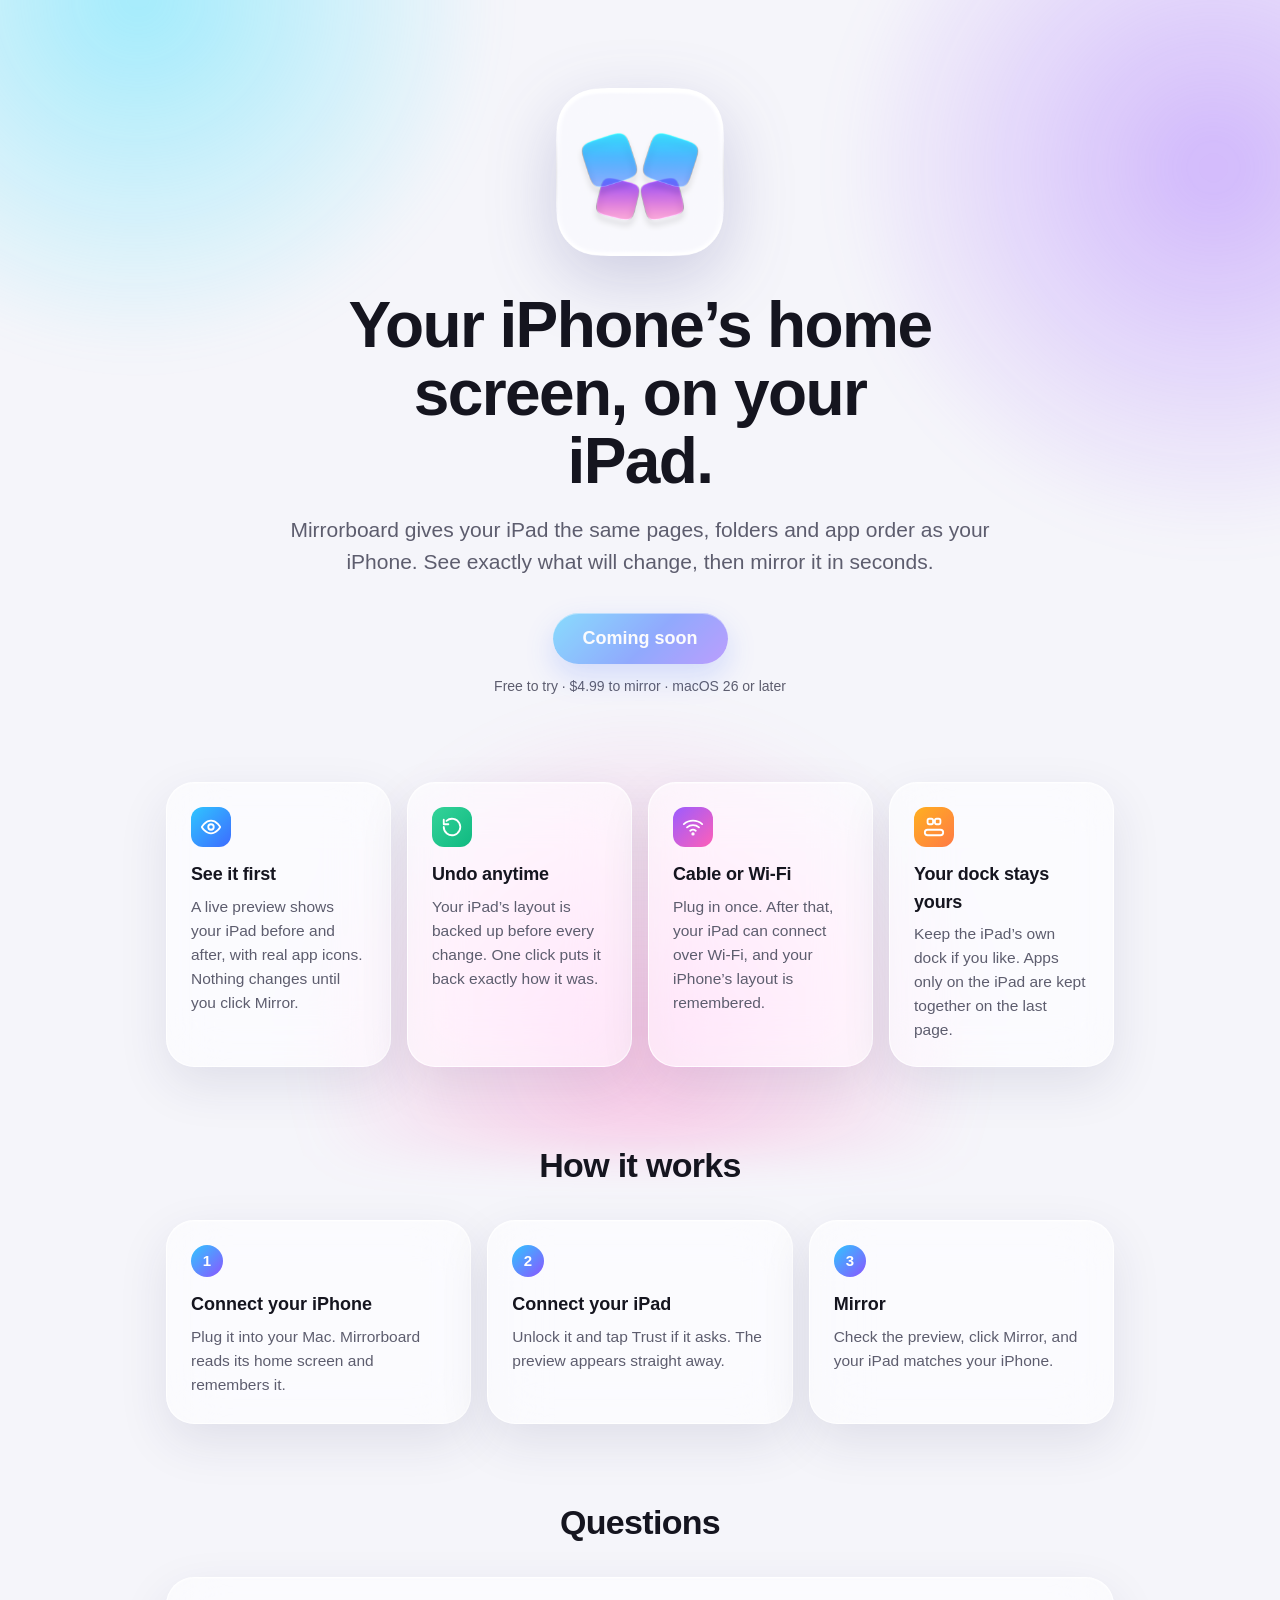
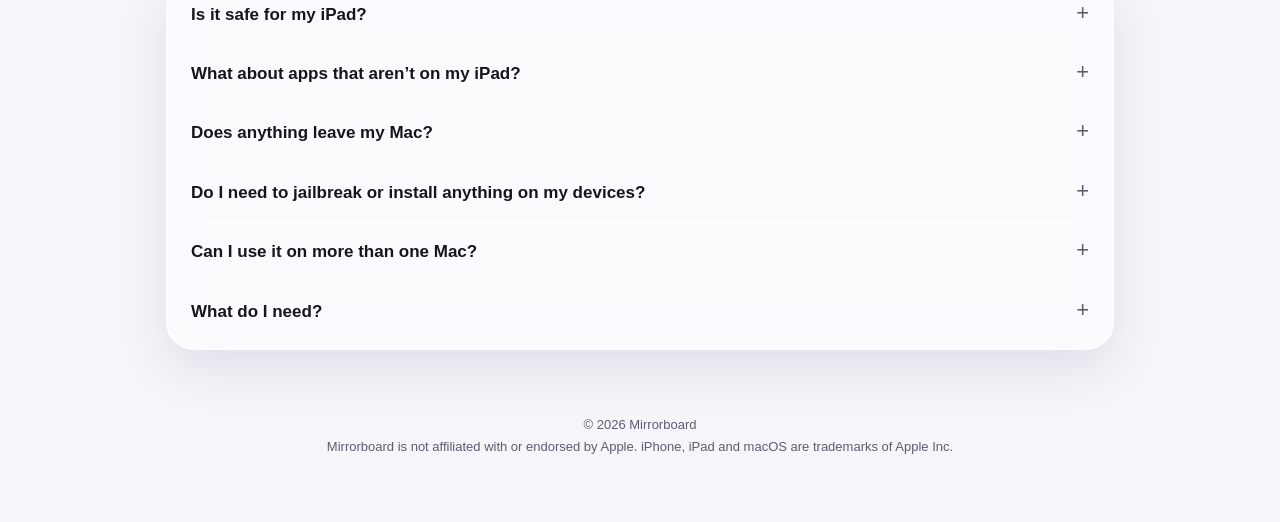
==== index.html @ b00f33f9 "Product page" ====
<!doctype html>
<html lang="en">
<head>
<meta charset="utf-8">
<meta name="viewport" content="width=device-width, initial-scale=1">
<title>Mirrorboard</title>
<meta name="description" content="Give your iPad the same home screen as your iPhone: the same pages, folders and app order. Preview it first, then mirror in seconds.">
<meta property="og:title" content="Mirrorboard">
<meta property="og:description" content="Your iPhone's home screen, on your iPad.">
<meta property="og:image" content="icon.png">
<link rel="icon" href="favicon.png">
<style>
  :root {
    --bg: #f5f5fa;
    --text: #15151f;
    --muted: #5d5d6e;
    --card: rgba(255, 255, 255, 0.58);
    --card-edge: rgba(255, 255, 255, 0.85);
    --shadow: 0 18px 50px rgba(40, 40, 90, 0.10);
    --blob-a: rgba(61, 224, 255, 0.45);
    --blob-b: rgba(155, 92, 255, 0.40);
    --blob-c: rgba(255, 95, 184, 0.30);
  }
  @media (prefers-color-scheme: dark) {
    :root {
      --bg: #0b0b12;
      --text: #f2f2f7;
      --muted: #a3a3b5;
      --card: rgba(255, 255, 255, 0.06);
      --card-edge: rgba(255, 255, 255, 0.14);
      --shadow: 0 18px 50px rgba(0, 0, 0, 0.45);
      --blob-a: rgba(61, 224, 255, 0.22);
      --blob-b: rgba(155, 92, 255, 0.26);
      --blob-c: rgba(255, 95, 184, 0.16);
    }
  }
  * { box-sizing: border-box; }
  html { -webkit-text-size-adjust: 100%; }
  body {
    margin: 0;
    background: var(--bg);
    color: var(--text);
    font: 17px/1.55 -apple-system, BlinkMacSystemFont, "SF Pro Text", "Helvetica Neue", sans-serif;
    -webkit-font-smoothing: antialiased;
    overflow-x: hidden;
  }
  /* soft colour behind everything, so the glass has something to catch */
  .glow {
    position: fixed; inset: -20vmax; z-index: -1; pointer-events: none;
    background:
      radial-gradient(40vmax 40vmax at 22% 18%, var(--blob-a), transparent 70%),
      radial-gradient(42vmax 42vmax at 82% 30%, var(--blob-b), transparent 70%),
      radial-gradient(38vmax 38vmax at 50% 92%, var(--blob-c), transparent 70%);
    filter: blur(20px);
  }
  main { max-width: 980px; margin: 0 auto; padding: 0 16px 64px; }
  .glass {
    background: var(--card);
    border: 1px solid var(--card-edge);
    box-shadow: var(--shadow), inset 0 1px 0 rgba(255, 255, 255, 0.35);
    backdrop-filter: blur(28px) saturate(170%);
    -webkit-backdrop-filter: blur(28px) saturate(170%);
    border-radius: 28px;
  }

  header { text-align: center; padding: 88px 0 56px; }
  .icon { width: 168px; height: 168px; filter: drop-shadow(0 22px 34px rgba(60, 60, 140, 0.22)); }
  h1 {
    font: 700 clamp(38px, 6.4vw, 64px)/1.06 -apple-system, BlinkMacSystemFont, "SF Pro Display", sans-serif;
    letter-spacing: -0.025em; margin: 28px auto 18px; max-width: 17ch;
  }
  .lede { color: var(--muted); font-size: clamp(18px, 2.2vw, 21px); max-width: 34em; margin: 0 auto; }
  .cta { margin-top: 34px; display: flex; flex-direction: column; align-items: center; gap: 12px; }
  .button {
    display: inline-flex; align-items: center; gap: 10px;
    padding: 15px 30px; border-radius: 999px; border: 0;
    font: 600 18px -apple-system, BlinkMacSystemFont, sans-serif; color: #fff; text-decoration: none;
    background: linear-gradient(135deg, #2fc6ff, #3d6bff 55%, #8b55ff);
    box-shadow: 0 12px 30px rgba(61, 107, 255, 0.35), inset 0 1px 0 rgba(255, 255, 255, 0.45);
    transition: transform 0.15s ease, box-shadow 0.15s ease;
  }
  .button:hover { transform: translateY(-1px); box-shadow: 0 16px 36px rgba(61, 107, 255, 0.42), inset 0 1px 0 rgba(255, 255, 255, 0.45); }
  .button[aria-disabled="true"] { opacity: 0.55; pointer-events: none; }
  .fine { color: var(--muted); font-size: 14px; }

  section { margin-top: 28px; }
  .features { display: grid; grid-template-columns: repeat(auto-fit, minmax(210px, 1fr)); gap: 16px; }
  .feature { padding: 24px; }
  .feature .symbol {
    width: 40px; height: 40px; border-radius: 12px; display: grid; place-items: center;
    color: #fff; margin-bottom: 14px;
  }
  .feature .symbol svg { width: 22px; height: 22px; fill: none; stroke: currentColor; stroke-width: 2; stroke-linecap: round; stroke-linejoin: round; }
  .feature h3 { margin: 0 0 6px; font-size: 18px; letter-spacing: -0.01em; }
  .feature p { margin: 0; color: var(--muted); font-size: 15.5px; }

  h2 { font-size: clamp(26px, 3.4vw, 34px); letter-spacing: -0.02em; text-align: center; margin: 72px 0 24px; }
  .steps { display: grid; grid-template-columns: repeat(auto-fit, minmax(240px, 1fr)); gap: 16px; counter-reset: step; }
  .step { padding: 24px 24px 26px; position: relative; }
  .step::before {
    counter-increment: step; content: counter(step);
    display: grid; place-items: center; width: 32px; height: 32px; border-radius: 50%;
    background: linear-gradient(135deg, #2fc6ff, #8b55ff); color: #fff; font-weight: 700; font-size: 15px; margin-bottom: 14px;
  }
  .step h3 { margin: 0 0 6px; font-size: 18px; }
  .step p { margin: 0; color: var(--muted); font-size: 15.5px; }

  .faq { padding: 8px 24px; }
  details { border-bottom: 1px solid var(--card-edge); padding: 16px 0; }
  details:last-child { border-bottom: 0; }
  summary { cursor: pointer; font-weight: 600; list-style: none; display: flex; justify-content: space-between; gap: 16px; }
  summary::-webkit-details-marker { display: none; }
  summary::after { content: "+"; color: var(--muted); font-weight: 400; font-size: 22px; line-height: 1; }
  details[open] summary::after { content: "–"; }
  details p { color: var(--muted); margin: 10px 0 0; font-size: 15.5px; }

  footer { text-align: center; color: var(--muted); font-size: 13px; margin-top: 64px; line-height: 1.7; }
  footer a { color: inherit; }
</style>
</head>
<body>
<div class="glow"></div>
<main>
  <header>
    <picture>
      <source srcset="icon-dark.png" media="(prefers-color-scheme: dark)">
      <img class="icon" src="icon.png" alt="Mirrorboard icon">
    </picture>
    <h1>Your iPhone’s home screen, on your iPad.</h1>
    <p class="lede">Mirrorboard gives your iPad the same pages, folders and app order as your iPhone. See exactly what will change, then mirror it in seconds.</p>
    <div class="cta">
      <a class="button" id="download" href="#" aria-disabled="true">Coming soon</a>
      <span class="fine" id="download-note">Free to try · $4.99 to mirror · macOS 26 or later</span>
    </div>
  </header>

  <section class="features">
    <div class="feature glass">
      <div class="symbol" style="background: linear-gradient(135deg, #2fc6ff, #3d6bff)"><svg viewBox="0 0 24 24"><path d="M2 12s3.6-7 10-7 10 7 10 7-3.6 7-10 7S2 12 2 12z"/><circle cx="12" cy="12" r="3"/></svg></div>
      <h3>See it first</h3>
      <p>A live preview shows your iPad before and after, with real app icons. Nothing changes until you click Mirror.</p>
    </div>
    <div class="feature glass">
      <div class="symbol" style="background: linear-gradient(135deg, #34d399, #10b981)"><svg viewBox="0 0 24 24"><path d="M3 12a9 9 0 1 0 3-6.7"/><path d="M3 4v5h5"/></svg></div>
      <h3>Undo anytime</h3>
      <p>Your iPad’s layout is backed up before every change. One click puts it back exactly how it was.</p>
    </div>
    <div class="feature glass">
      <div class="symbol" style="background: linear-gradient(135deg, #9b5cff, #ff5fb8)"><svg viewBox="0 0 24 24"><path d="M2 8.8a15 15 0 0 1 20 0"/><path d="M5.5 12.4a10 10 0 0 1 13 0"/><path d="M9 16a5 5 0 0 1 6 0"/><circle cx="12" cy="19.5" r="0.8"/></svg></div>
      <h3>Cable or Wi‑Fi</h3>
      <p>Plug in once. After that, your iPad can connect over Wi‑Fi, and your iPhone’s layout is remembered.</p>
    </div>
    <div class="feature glass">
      <div class="symbol" style="background: linear-gradient(135deg, #ffb020, #ff7a45)"><svg viewBox="0 0 24 24"><rect x="2" y="15" width="20" height="6" rx="3"/><rect x="5" y="3" width="6" height="6" rx="1.8"/><rect x="13" y="3" width="6" height="6" rx="1.8"/></svg></div>
      <h3>Your dock stays yours</h3>
      <p>Keep the iPad’s own dock if you like. Apps only on the iPad are kept together on the last page.</p>
    </div>
  </section>

  <h2>How it works</h2>
  <section class="steps">
    <div class="step glass"><h3>Connect your iPhone</h3><p>Plug it into your Mac. Mirrorboard reads its home screen and remembers it.</p></div>
    <div class="step glass"><h3>Connect your iPad</h3><p>Unlock it and tap Trust if it asks. The preview appears straight away.</p></div>
    <div class="step glass"><h3>Mirror</h3><p>Check the preview, click Mirror, and your iPad matches your iPhone.</p></div>
  </section>

  <h2>Questions</h2>
  <section class="faq glass">
    <details>
      <summary>Is it safe for my iPad?</summary>
      <p>Mirrorboard only rearranges icons on the home screen; it never deletes apps or data. It saves a backup of the layout before every change, and Undo restores it.</p>
    </details>
    <details>
      <summary>What about apps that aren’t on my iPad?</summary>
      <p>They’re skipped, and Mirrorboard lists them for you. Install any you want, then mirror again to put them in their folders.</p>
    </details>
    <details>
      <summary>Does anything leave my Mac?</summary>
      <p>No. Your devices talk to your Mac directly. The only time Mirrorboard goes online is to check your licence and look for updates.</p>
    </details>
    <details>
      <summary>Do I need to jailbreak or install anything on my devices?</summary>
      <p>No. Mirrorboard uses the same connection your Mac already uses for Finder sync.</p>
    </details>
    <details>
      <summary>Can I use it on more than one Mac?</summary>
      <p>Yes, one purchase works on up to three Macs. You can move it between them at any time.</p>
    </details>
    <details>
      <summary>What do I need?</summary>
      <p>A Mac with macOS 26 or later, and an iPhone and iPad on a recent version of iOS and iPadOS.</p>
    </details>
  </section>

  <footer>
    © 2026 Mirrorboard<br>
    Mirrorboard is not affiliated with or endorsed by Apple. iPhone, iPad and macOS are trademarks of Apple Inc.
  </footer>
</main>
<script>
  // The button turns on by itself once the first release is published.
  fetch("https://api.github.com/repos/alisiddiq/mirrorboard-releases/releases/latest")
    .then(r => r.ok ? r.json() : Promise.reject())
    .then(release => {
      const dmg = (release.assets || []).find(a => a.name.endsWith(".dmg"));
      if (!dmg) return;
      const button = document.getElementById("download");
      button.href = dmg.browser_download_url;
      button.textContent = "Download for Mac";
      button.removeAttribute("aria-disabled");
      document.getElementById("download-note").textContent =
        `Version ${release.tag_name.replace(/^v/, "")} · Free to try · $4.99 to mirror · macOS 26 or later`;
    })
    .catch(() => {});
</script>
</body>
</html>
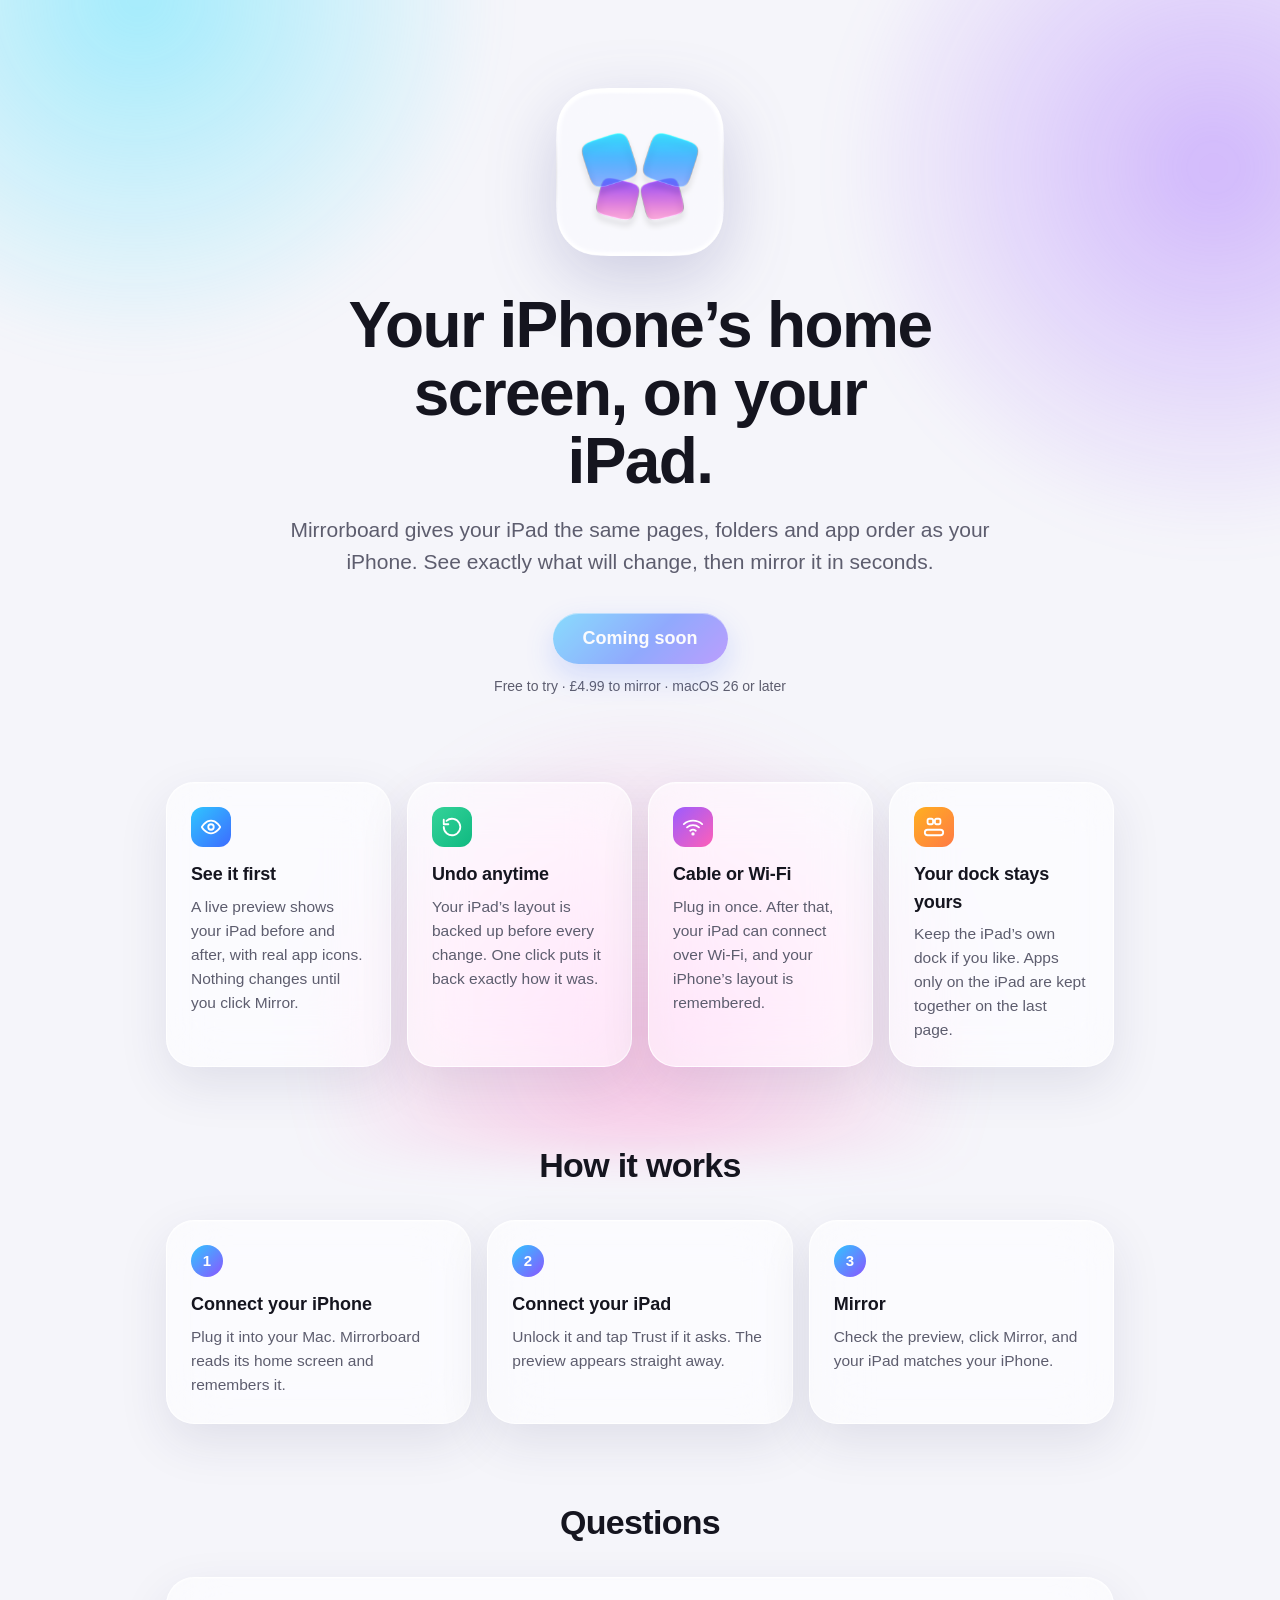
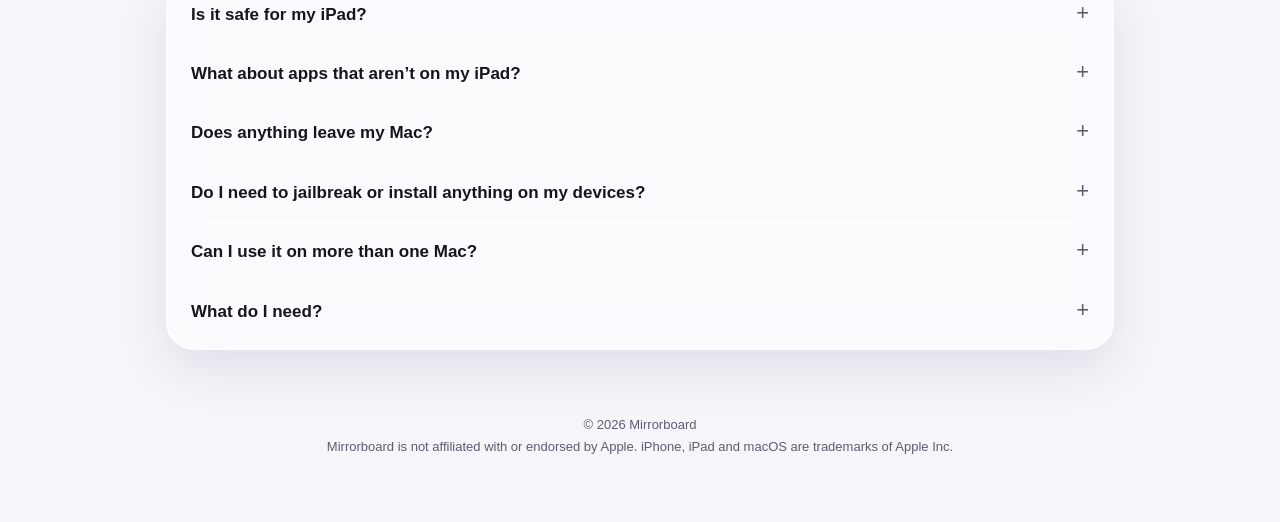
==== commit dbcbba87: "Price in pounds" ====
--- a/index.html
+++ b/index.html
@@ -130,7 +130,7 @@
     <p class="lede">Mirrorboard gives your iPad the same pages, folders and app order as your iPhone. See exactly what will change, then mirror it in seconds.</p>
     <div class="cta">
       <a class="button" id="download" href="#" aria-disabled="true">Coming soon</a>
-      <span class="fine" id="download-note">Free to try · $4.99 to mirror · macOS 26 or later</span>
+      <span class="fine" id="download-note">Free to try · £4.99 to mirror · macOS 26 or later</span>
     </div>
   </header>
 
@@ -209,7 +209,7 @@
       button.textContent = "Download for Mac";
       button.removeAttribute("aria-disabled");
       document.getElementById("download-note").textContent =
-        `Version ${release.tag_name.replace(/^v/, "")} · Free to try · $4.99 to mirror · macOS 26 or later`;
+        `Version ${release.tag_name.replace(/^v/, "")} · Free to try · £4.99 to mirror · macOS 26 or later`;
     })
     .catch(() => {});
 </script>
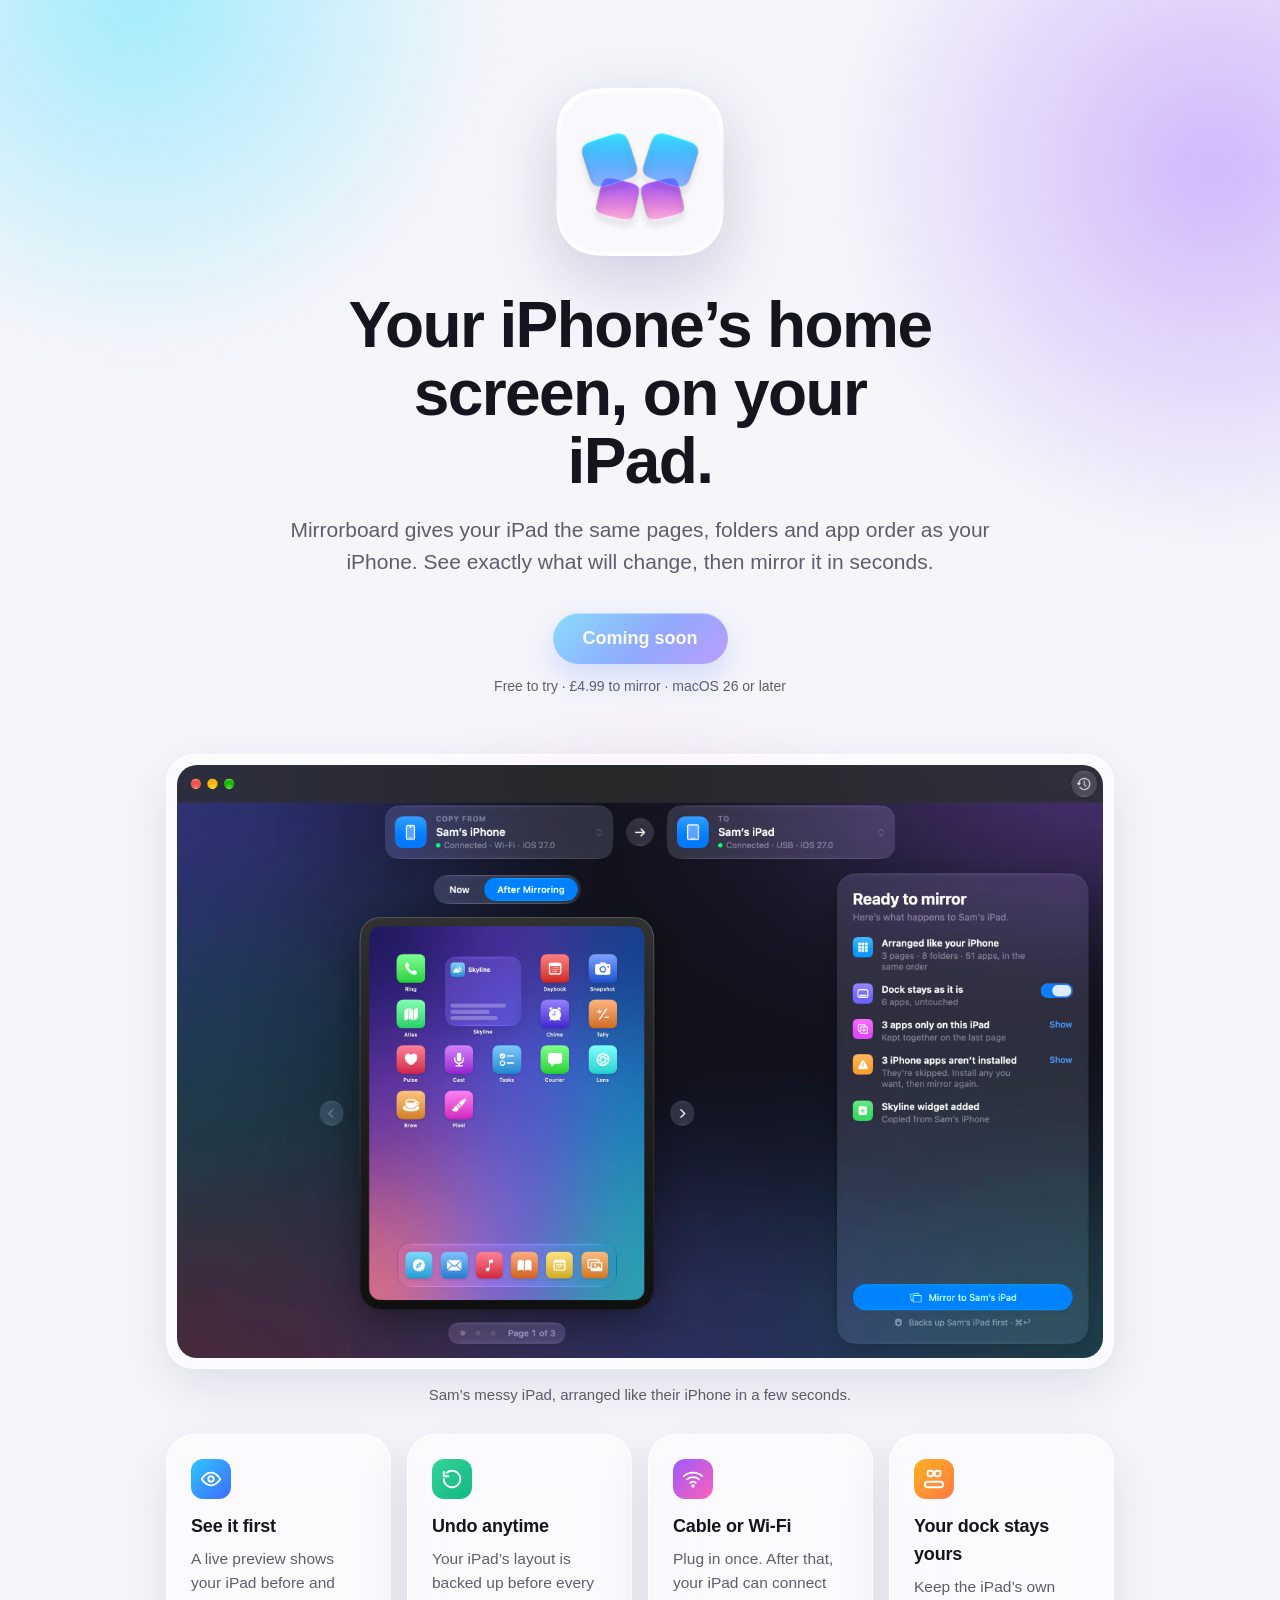
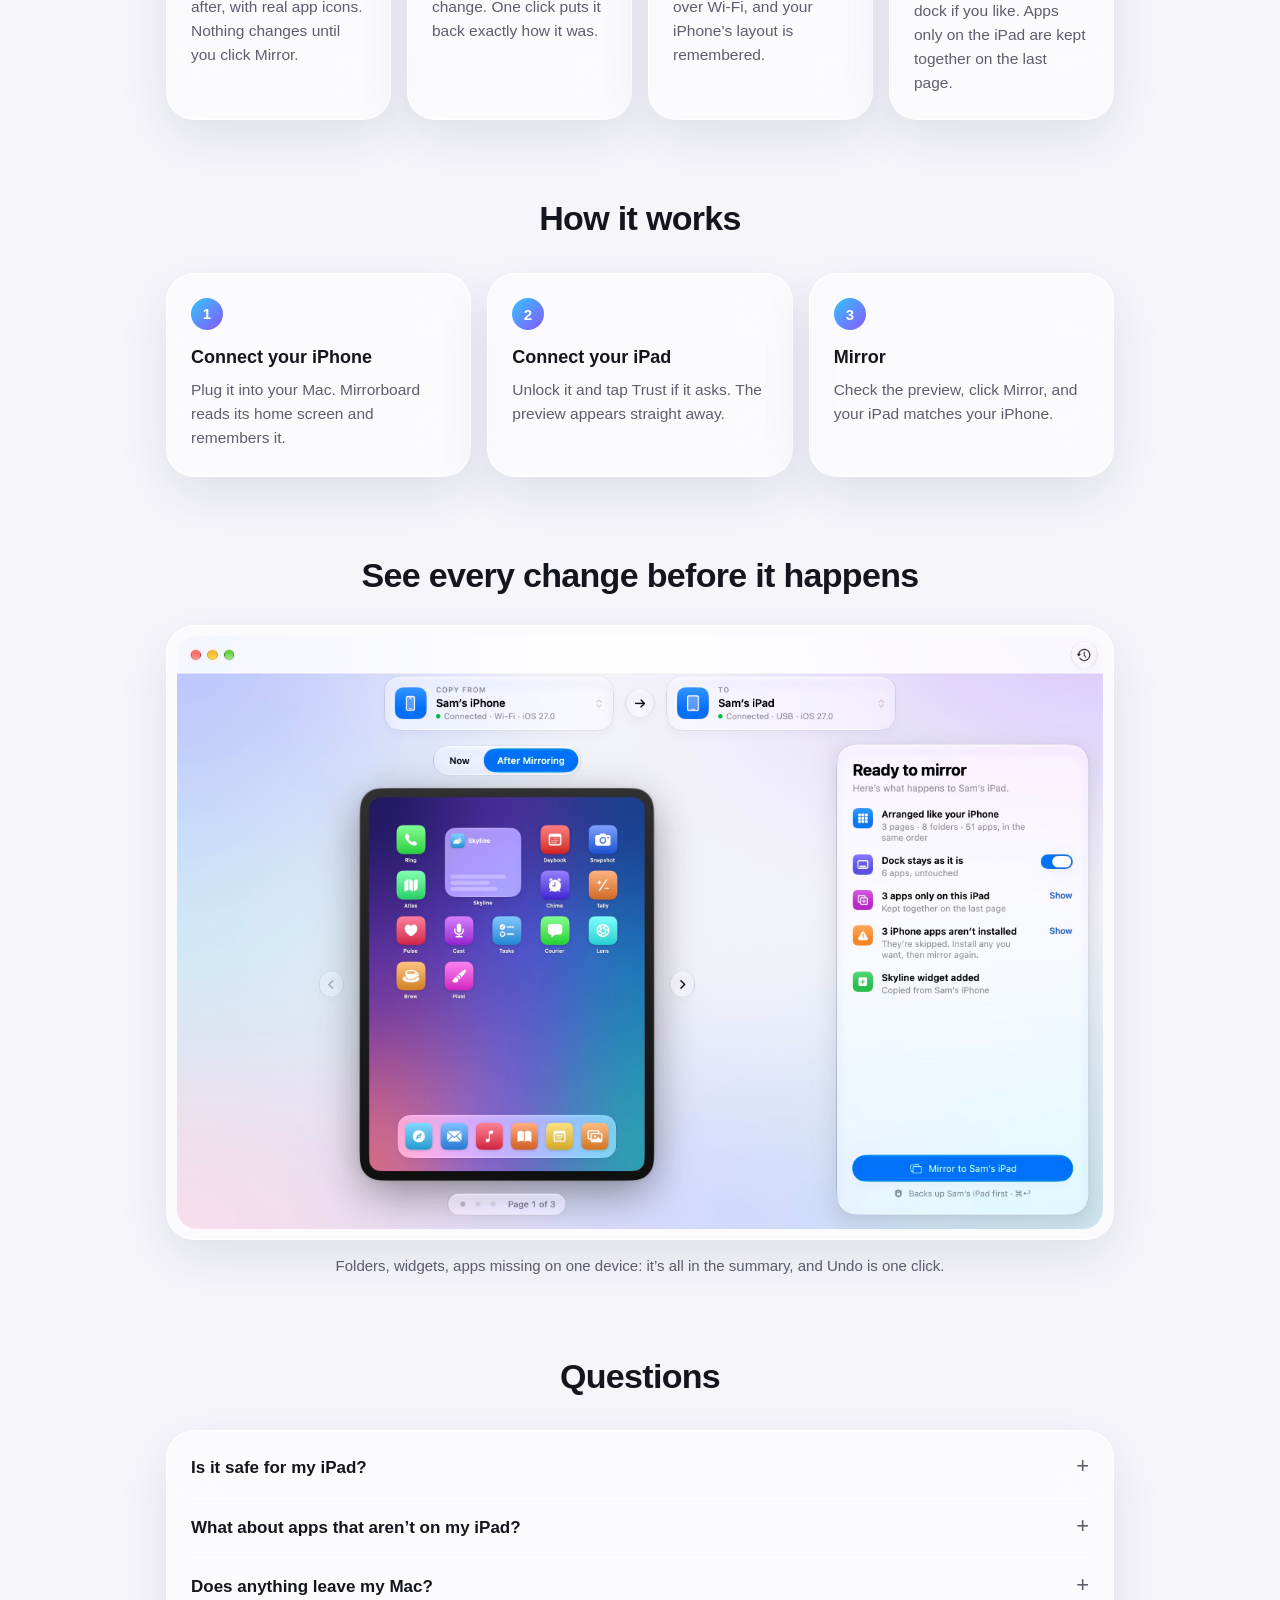
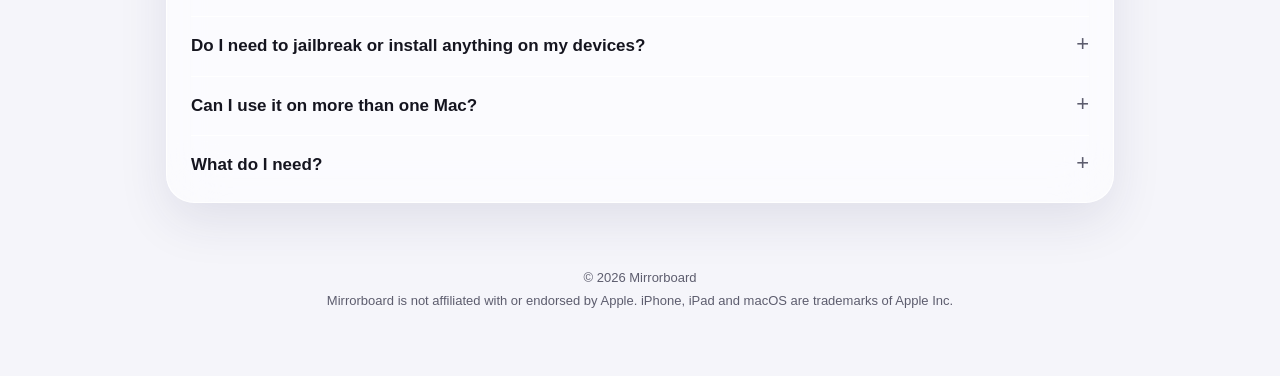
==== commit ad1ecc1c: "Product page: video, screenshots, price in pounds" ====
--- a/index.html
+++ b/index.html
@@ -84,6 +84,9 @@
   .fine { color: var(--muted); font-size: 14px; }
 
   section { margin-top: 28px; }
+  .showcase { padding: 10px; margin-top: 0; }
+  .showcase video, .showcase img { display: block; width: 100%; height: auto; border-radius: 20px; }
+  .caption { text-align: center; color: var(--muted); font-size: 15px; margin: 14px 0 0; }
   .features { display: grid; grid-template-columns: repeat(auto-fit, minmax(210px, 1fr)); gap: 16px; }
   .feature { padding: 24px; }
   .feature .symbol {
@@ -134,6 +137,14 @@
     </div>
   </header>
 
+  <section class="showcase glass">
+    <video id="demo" autoplay muted loop playsinline poster="demo-poster.jpg"
+           aria-label="Mirrorboard previewing an iPad, rearranging its home screen to match an iPhone, then mirroring it">
+      <source src="demo.mp4" type="video/mp4">
+    </video>
+  </section>
+  <p class="caption">Sam’s messy iPad, arranged like their iPhone in a few seconds.</p>
+
   <section class="features">
     <div class="feature glass">
       <div class="symbol" style="background: linear-gradient(135deg, #2fc6ff, #3d6bff)"><svg viewBox="0 0 24 24"><path d="M2 12s3.6-7 10-7 10 7 10 7-3.6 7-10 7S2 12 2 12z"/><circle cx="12" cy="12" r="3"/></svg></div>
@@ -163,6 +174,15 @@
     <div class="step glass"><h3>Connect your iPad</h3><p>Unlock it and tap Trust if it asks. The preview appears straight away.</p></div>
     <div class="step glass"><h3>Mirror</h3><p>Check the preview, click Mirror, and your iPad matches your iPhone.</p></div>
   </section>
+
+  <h2>See every change before it happens</h2>
+  <section class="showcase glass">
+    <picture>
+      <source srcset="screenshot-dark.jpg" media="(prefers-color-scheme: dark)">
+      <img src="screenshot-light.jpg" alt="Mirrorboard showing an iPad's home screen after mirroring, with a summary of what will change" loading="lazy">
+    </picture>
+  </section>
+  <p class="caption">Folders, widgets, apps missing on one device: it’s all in the summary, and Undo is one click.</p>
 
   <h2>Questions</h2>
   <section class="faq glass">
@@ -198,6 +218,13 @@
   </footer>
 </main>
 <script>
+  // people who prefer less motion get a still frame and the controls instead
+  if (matchMedia("(prefers-reduced-motion: reduce)").matches) {
+    const video = document.getElementById("demo");
+    video.removeAttribute("autoplay");
+    video.pause();
+    video.controls = true;
+  }
   // The button turns on by itself once the first release is published.
   fetch("https://api.github.com/repos/alisiddiq/mirrorboard-releases/releases/latest")
     .then(r => r.ok ? r.json() : Promise.reject())
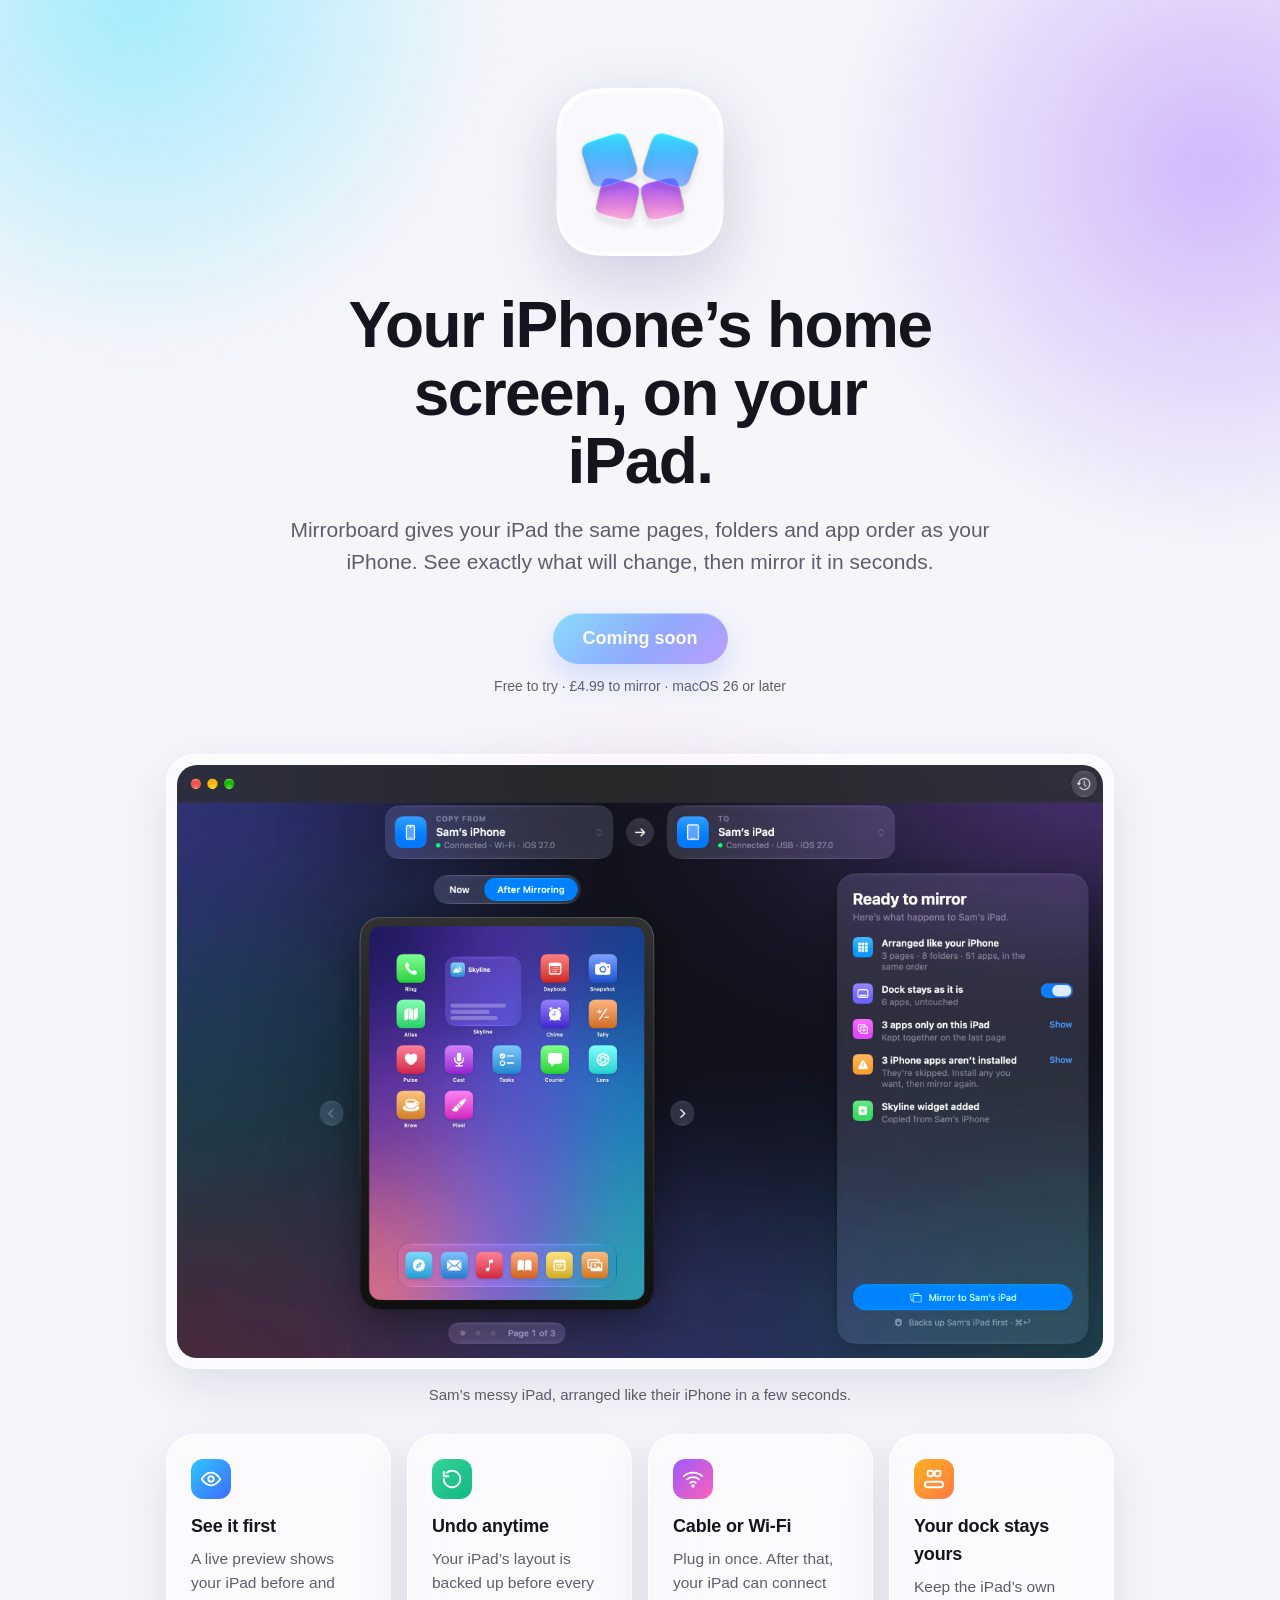
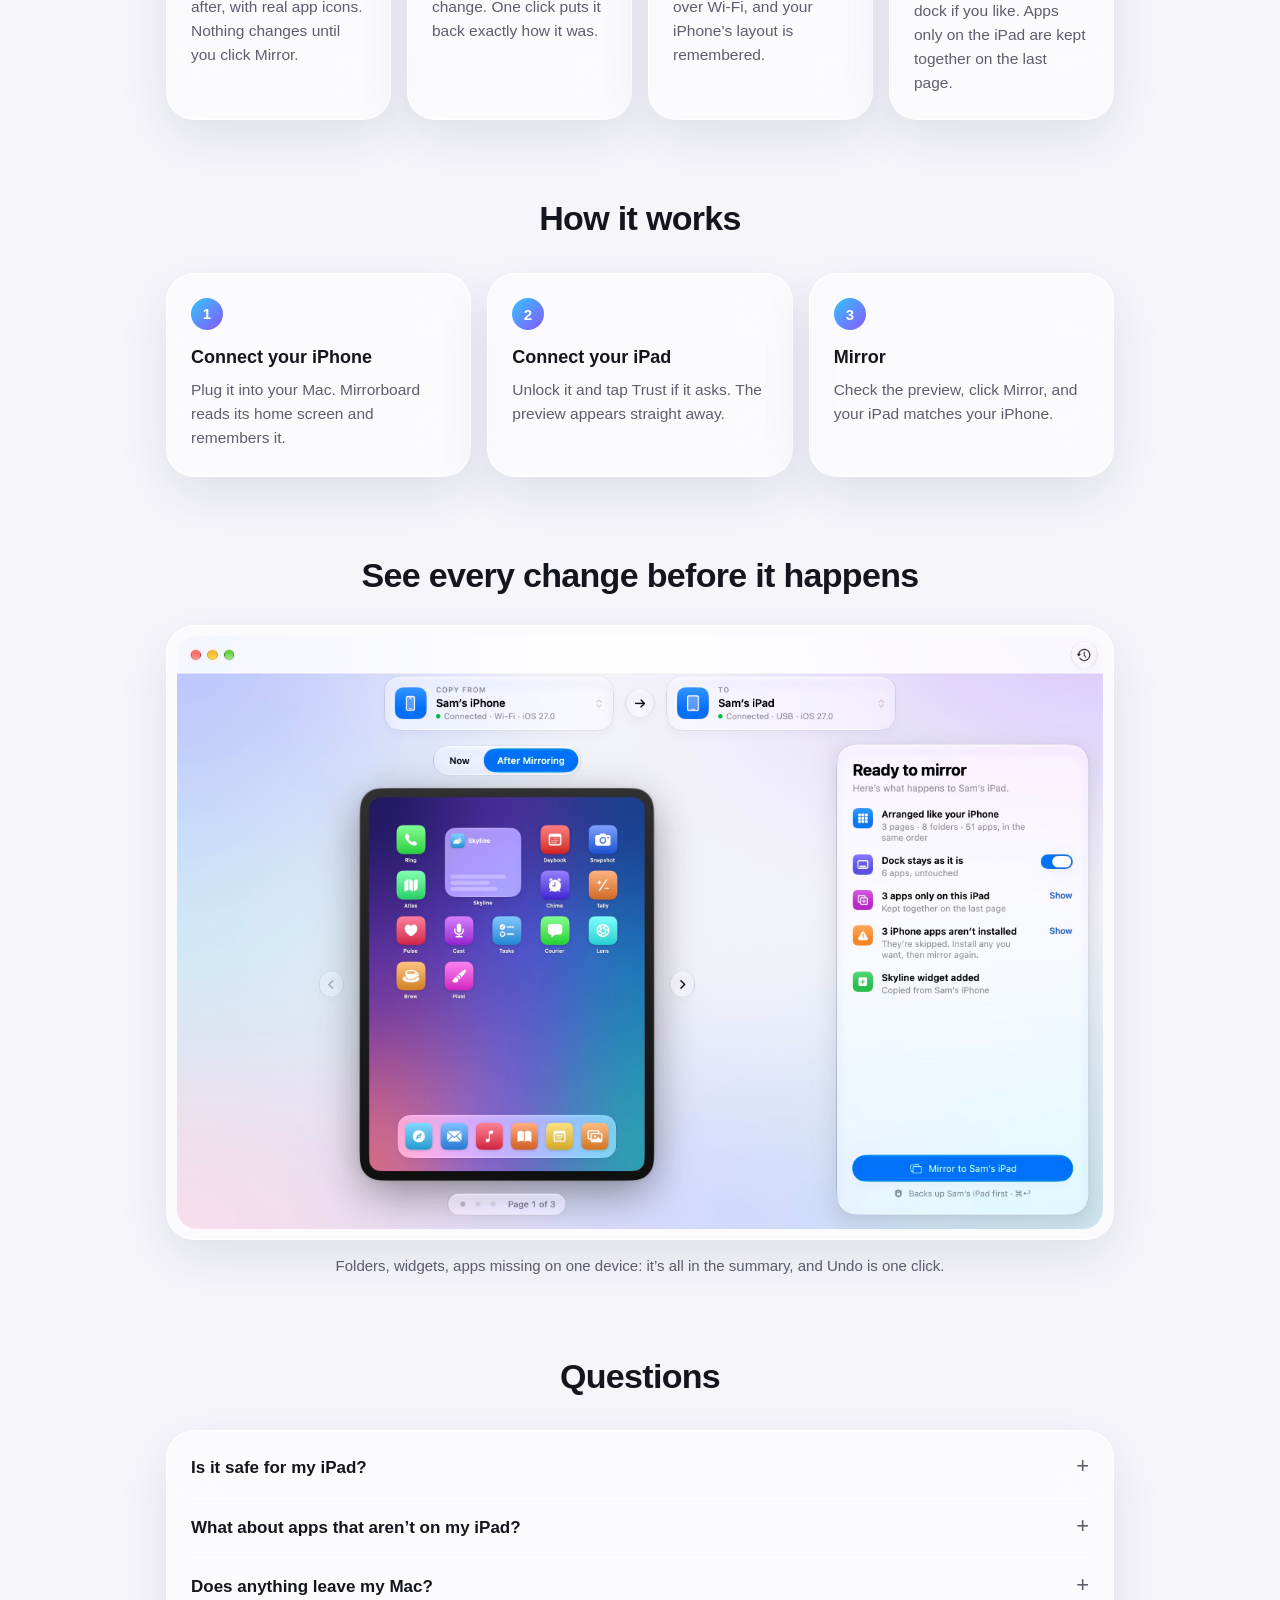
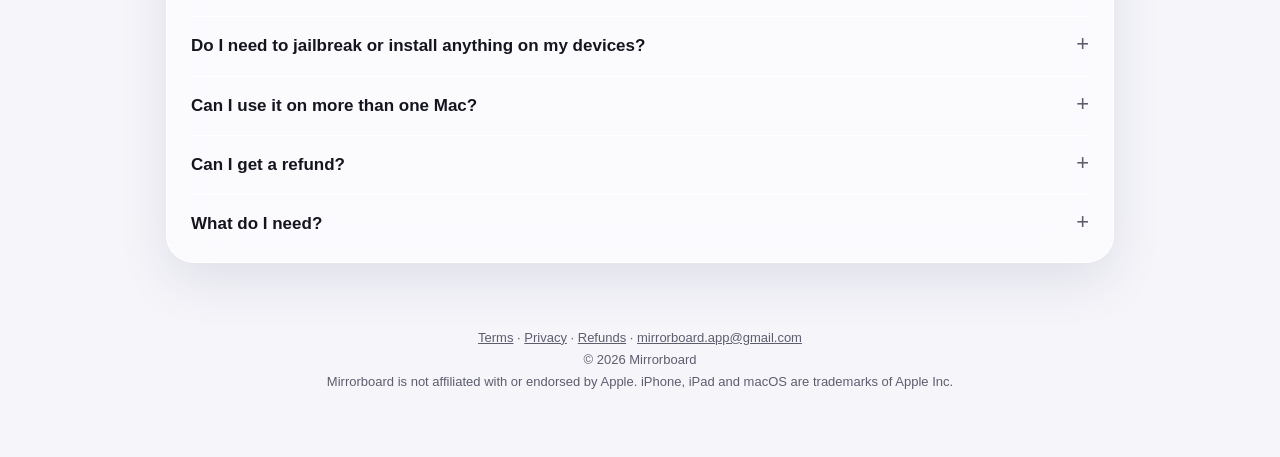
==== commit dbceb77a: "Terms, privacy and refund pages; contact email" ====
--- a/index.html
+++ b/index.html
@@ -207,12 +207,17 @@
       <p>Yes, one purchase works on up to three Macs. You can move it between them at any time.</p>
     </details>
     <details>
+      <summary>Can I get a refund?</summary>
+      <p>Yes: within 14 days, for any reason. Email <a href="mailto:mirrorboard.app@gmail.com">mirrorboard.app@gmail.com</a> or reply to your receipt. See the <a href="refunds.html">refund policy</a>.</p>
+    </details>
+    <details>
       <summary>What do I need?</summary>
       <p>A Mac with macOS 26 or later, and an iPhone and iPad on a recent version of iOS and iPadOS.</p>
     </details>
   </section>
 
   <footer>
+    <a href="terms.html">Terms</a> · <a href="privacy.html">Privacy</a> · <a href="refunds.html">Refunds</a> · <a href="mailto:mirrorboard.app@gmail.com">mirrorboard.app@gmail.com</a><br>
     © 2026 Mirrorboard<br>
     Mirrorboard is not affiliated with or endorsed by Apple. iPhone, iPad and macOS are trademarks of Apple Inc.
   </footer>
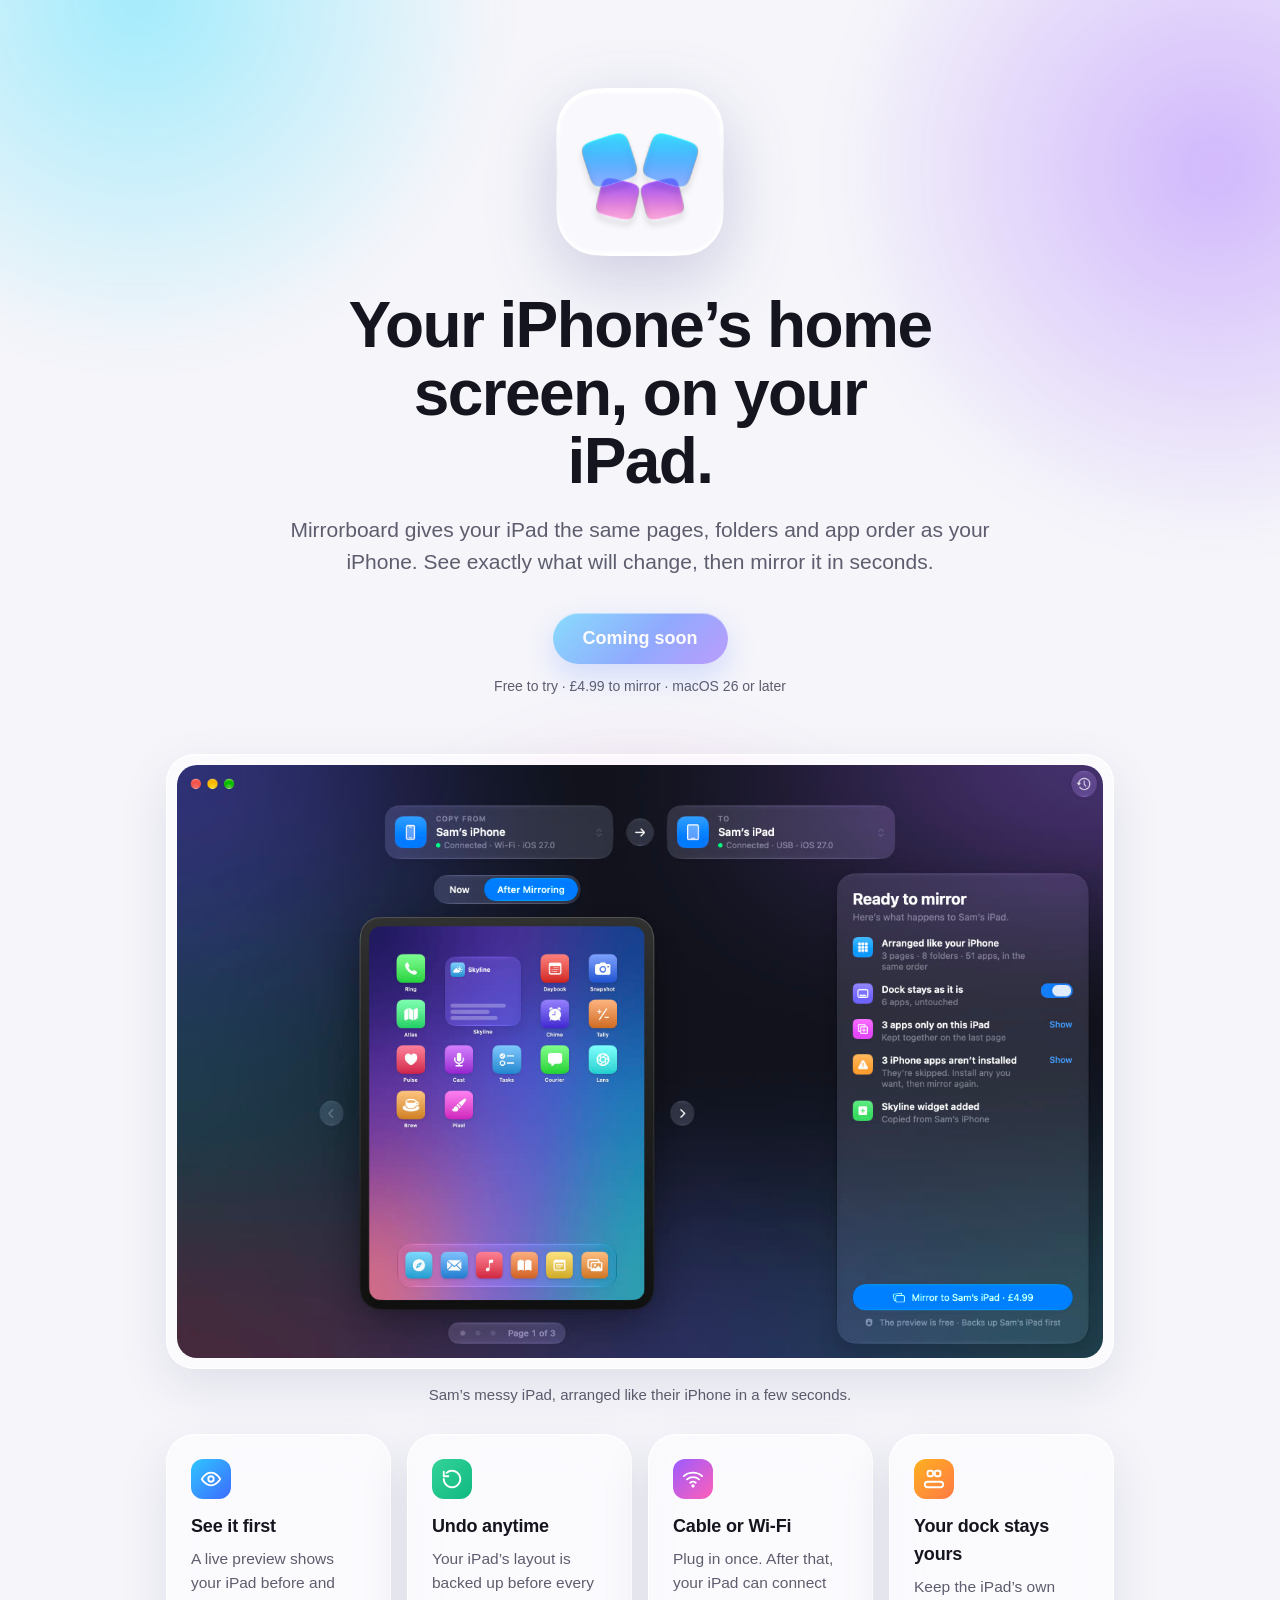
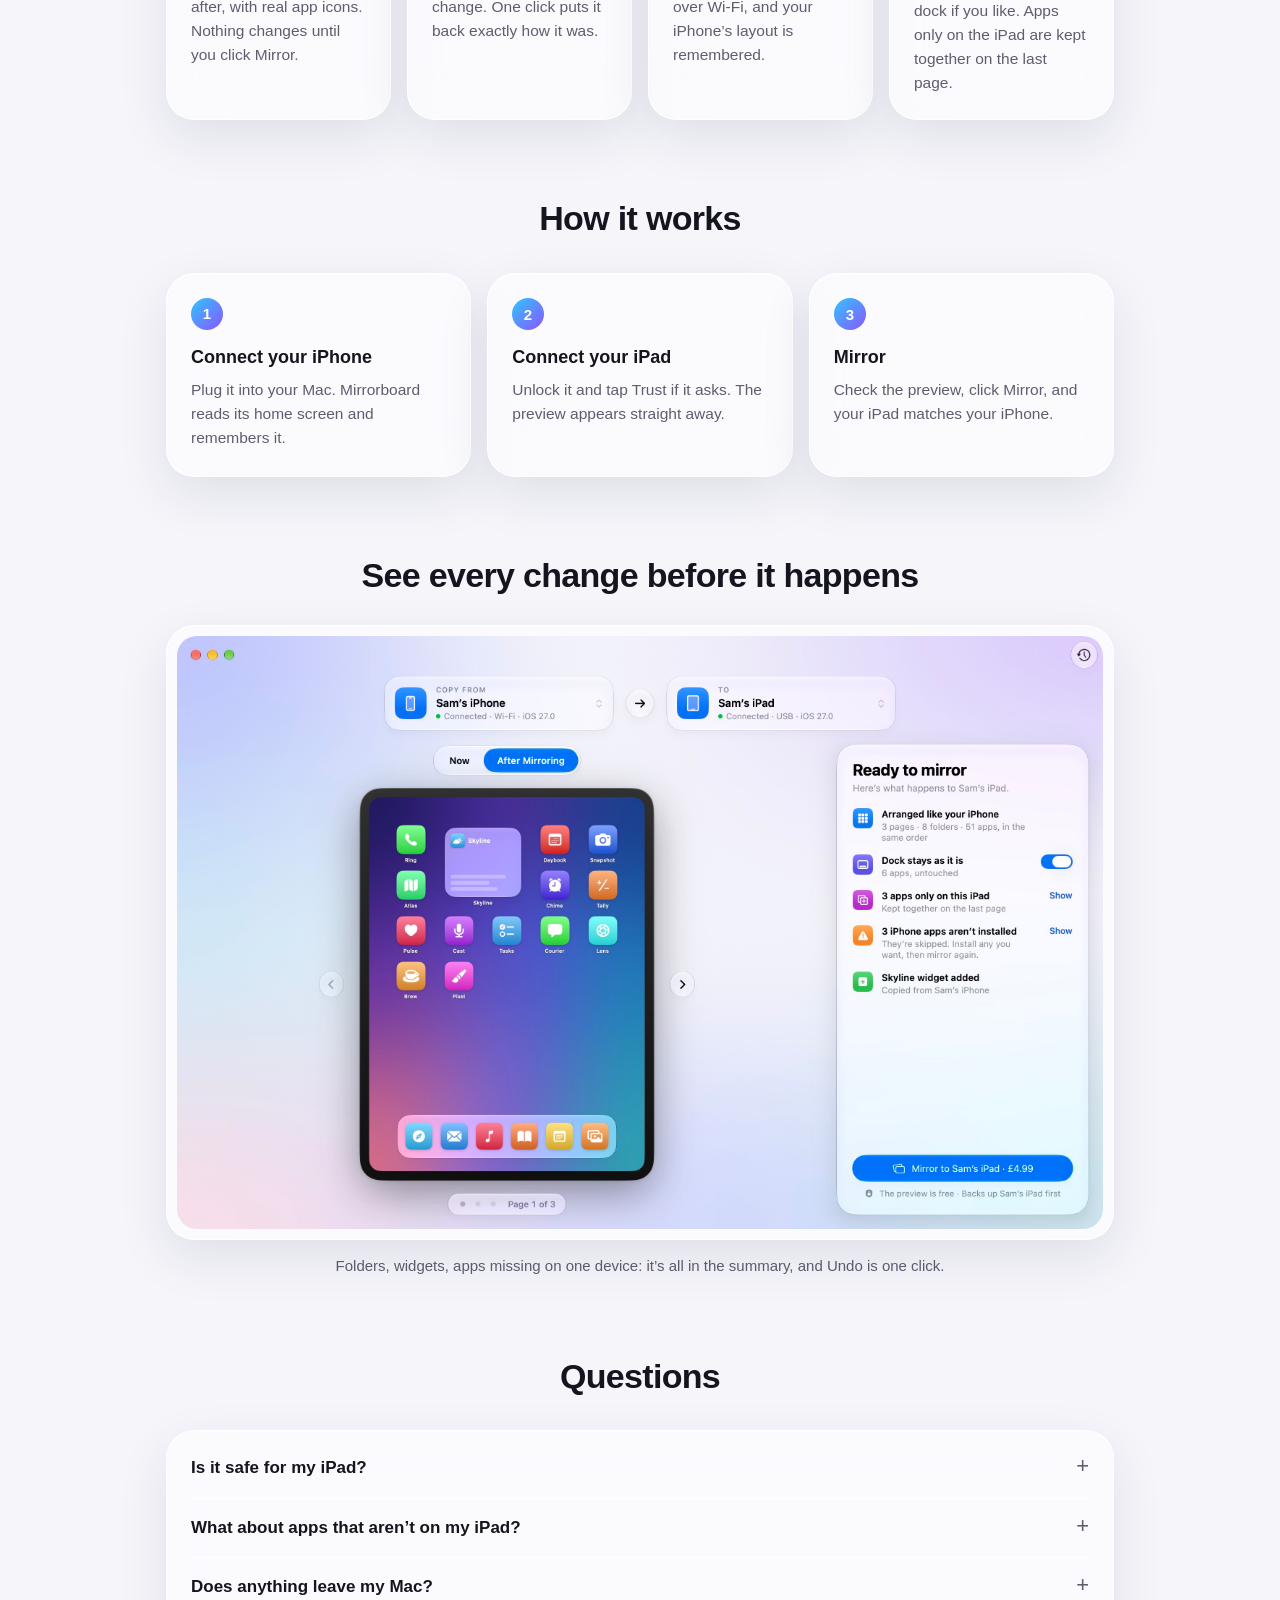
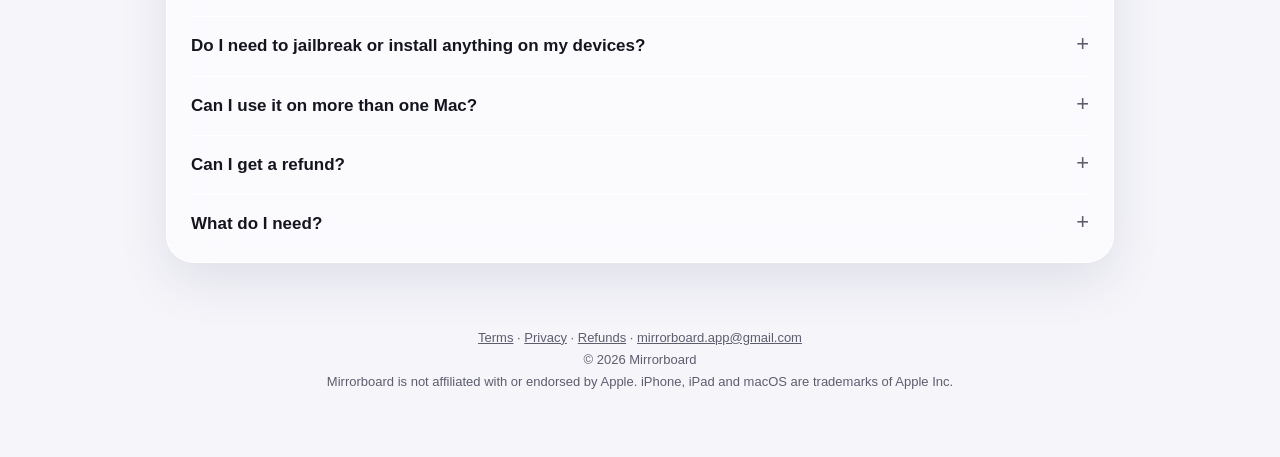
==== commit 2d36ec95: "Scale the demo video's corner radius on small screens Co-Authored-By: Claude Opus 5.5 <noreply@anthr" ====
--- a/index.html
+++ b/index.html
@@ -84,8 +84,8 @@
   .fine { color: var(--muted); font-size: 14px; }
 
   section { margin-top: 28px; }
-  .showcase { padding: 10px; margin-top: 0; }
-  .showcase video, .showcase img { display: block; width: 100%; height: auto; border-radius: 20px; }
+  .showcase { padding: clamp(6px, 1.1vw, 10px); margin-top: 0; }
+  .showcase video, .showcase img { display: block; width: 100%; height: auto; border-radius: clamp(8px, 2.2vw, 20px); }
   .caption { text-align: center; color: var(--muted); font-size: 15px; margin: 14px 0 0; }
   .features { display: grid; grid-template-columns: repeat(auto-fit, minmax(210px, 1fr)); gap: 16px; }
   .feature { padding: 24px; }
@@ -208,7 +208,7 @@
     </details>
     <details>
       <summary>Can I get a refund?</summary>
-      <p>Yes: within 14 days, for any reason. Email <a href="mailto:mirrorboard.app@gmail.com">mirrorboard.app@gmail.com</a> or reply to your receipt. See the <a href="refunds.html">refund policy</a>.</p>
+      <p>The preview is free, so you can see exactly what Mirrorboard will do before you buy; sales are final after that. If it doesn’t work with your devices, email <a href="mailto:mirrorboard.app@gmail.com">mirrorboard.app@gmail.com</a> and we’ll fix it or refund you. See the <a href="refunds.html">refund policy</a>.</p>
     </details>
     <details>
       <summary>What do I need?</summary>
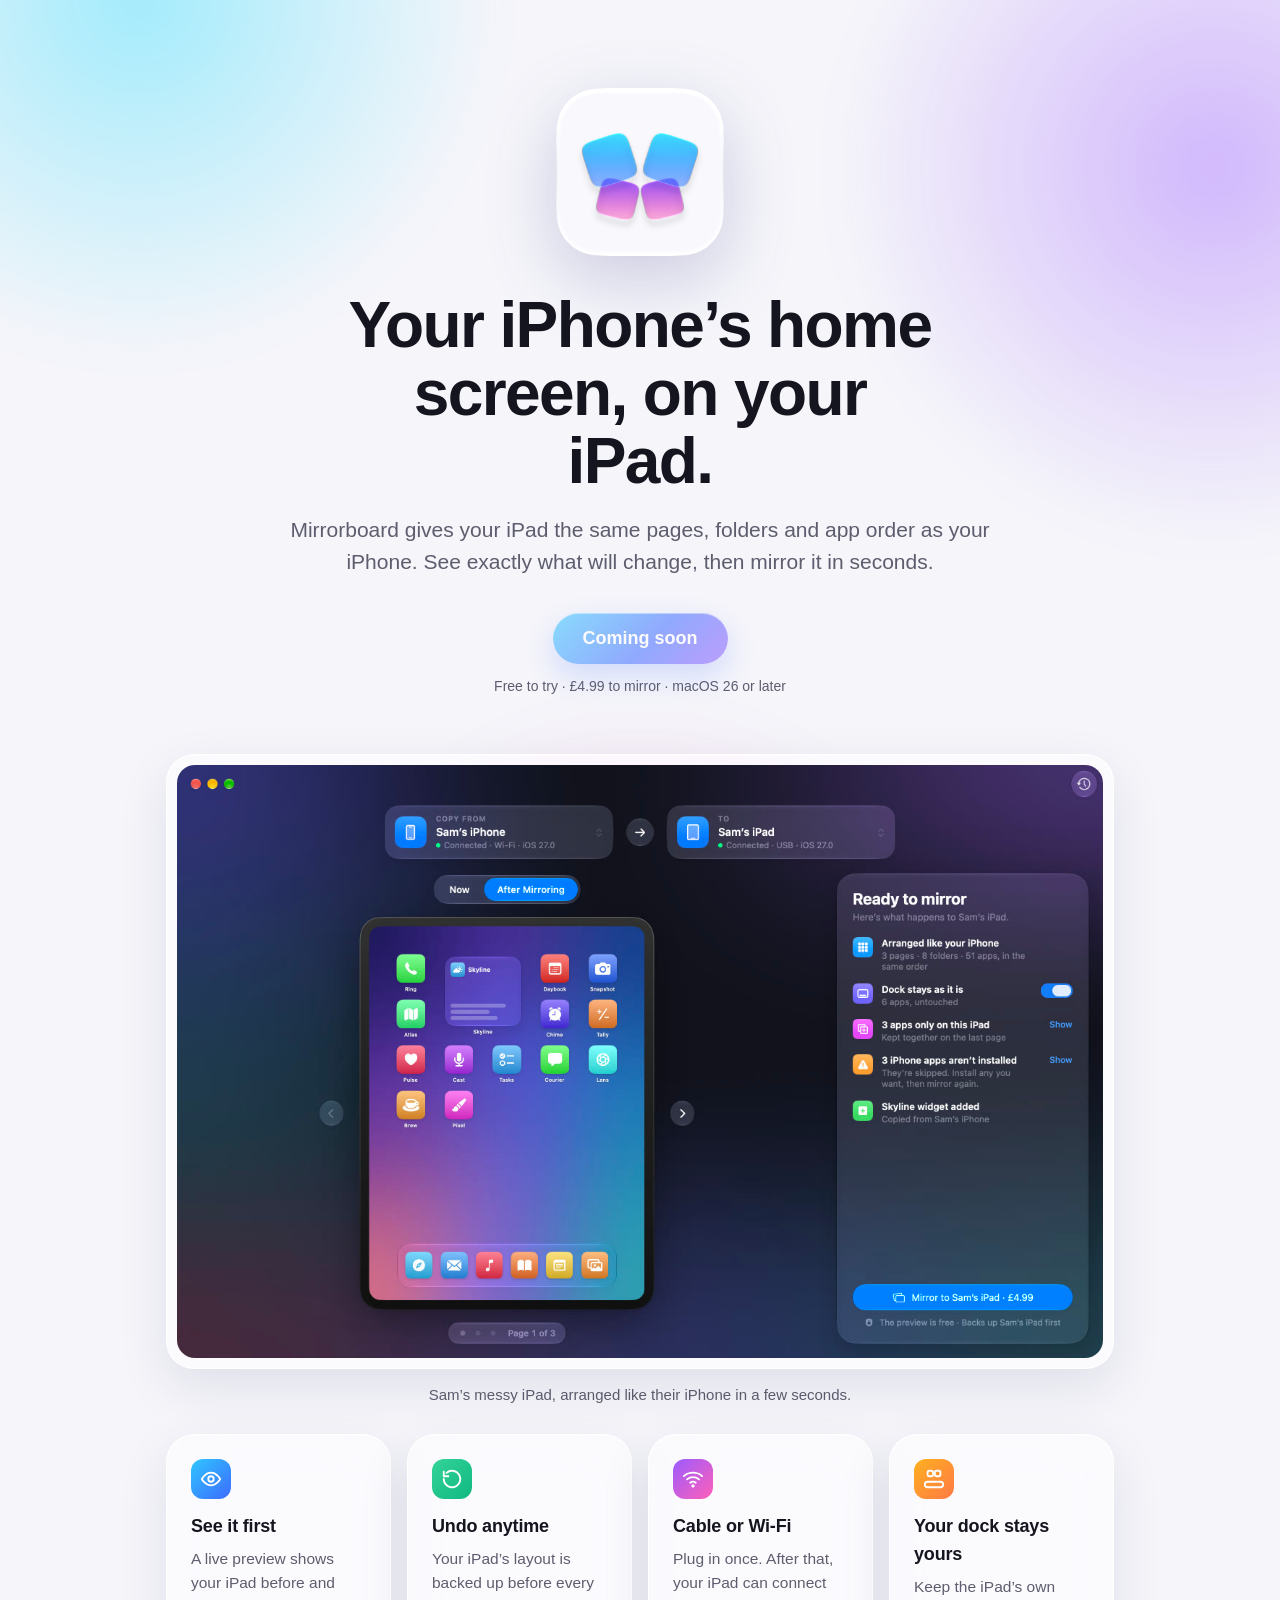
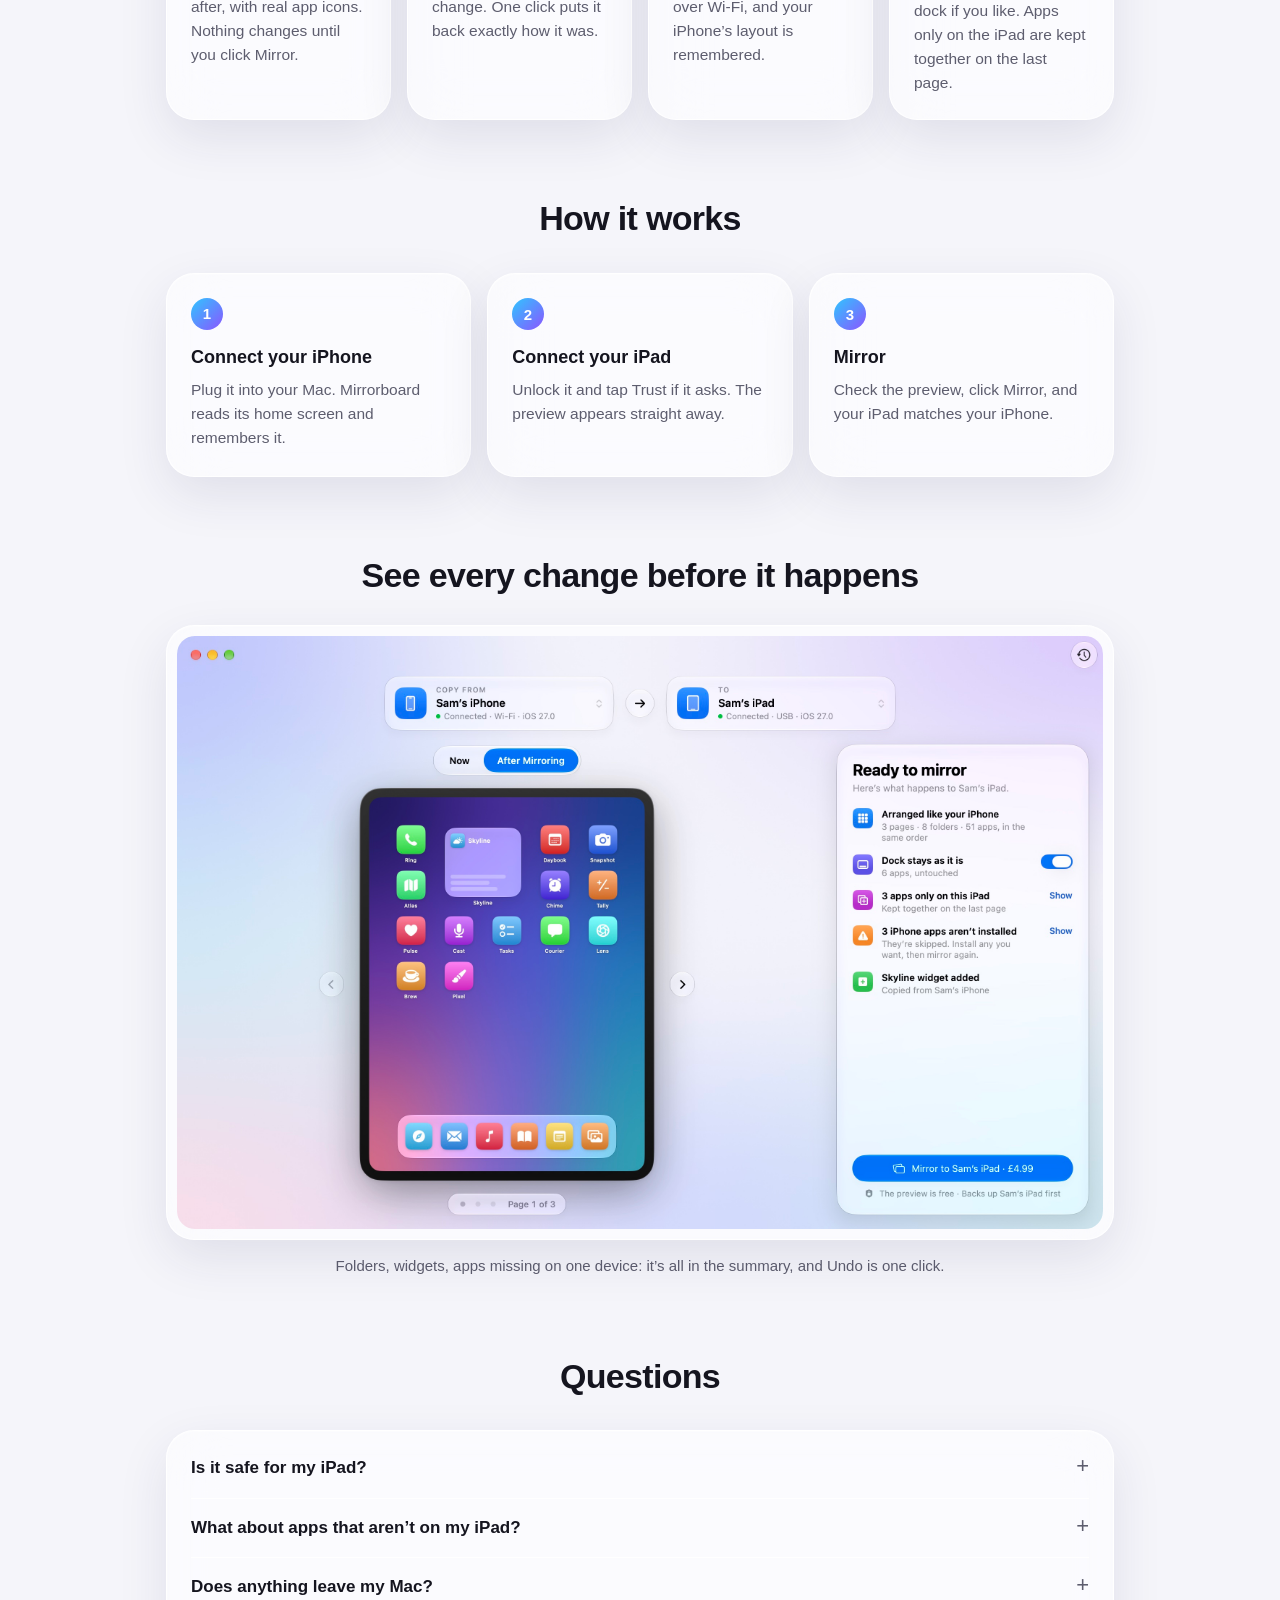
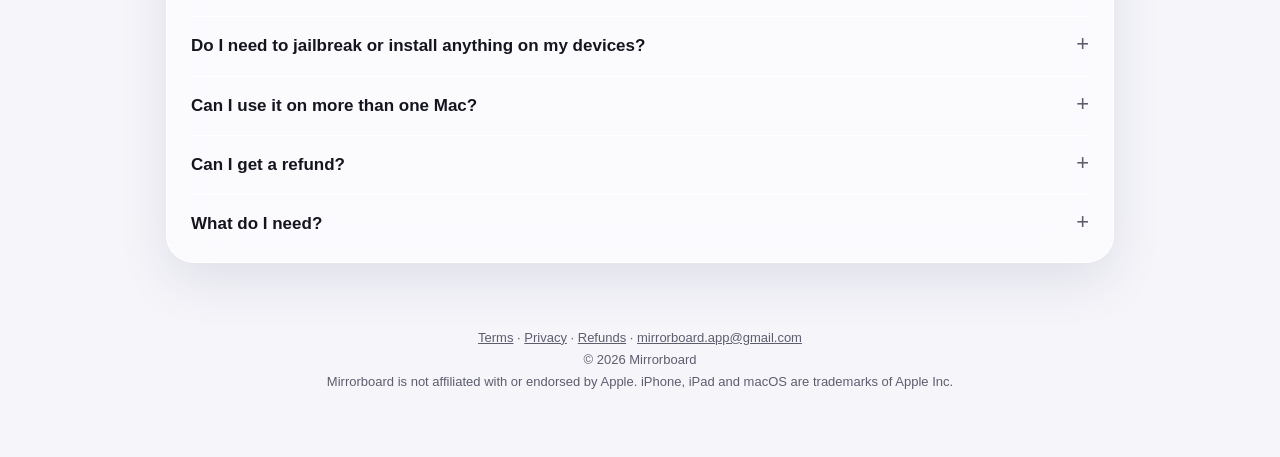
==== commit a3f171aa: "Nest the demo card's corners around the video's Co-Authored-By: Claude Opus 5.5 <noreply@anthropic.c" ====
--- a/index.html
+++ b/index.html
@@ -84,8 +84,9 @@
   .fine { color: var(--muted); font-size: 14px; }
 
   section { margin-top: 28px; }
-  .showcase { padding: clamp(6px, 1.1vw, 10px); margin-top: 0; }
-  .showcase video, .showcase img { display: block; width: 100%; height: auto; border-radius: clamp(8px, 2.2vw, 20px); }
+  /* the card hugs the window: its corner is the window's corner plus the gap between them */
+  .showcase { --gap: clamp(5px, 1.1vw, 10px); --inner: clamp(7px, 2vw, 18px); padding: var(--gap); margin-top: 0; border-radius: calc(var(--inner) + var(--gap)); }
+  .showcase video, .showcase img { display: block; width: 100%; height: auto; border-radius: var(--inner); }
   .caption { text-align: center; color: var(--muted); font-size: 15px; margin: 14px 0 0; }
   .features { display: grid; grid-template-columns: repeat(auto-fit, minmax(210px, 1fr)); gap: 16px; }
   .feature { padding: 24px; }
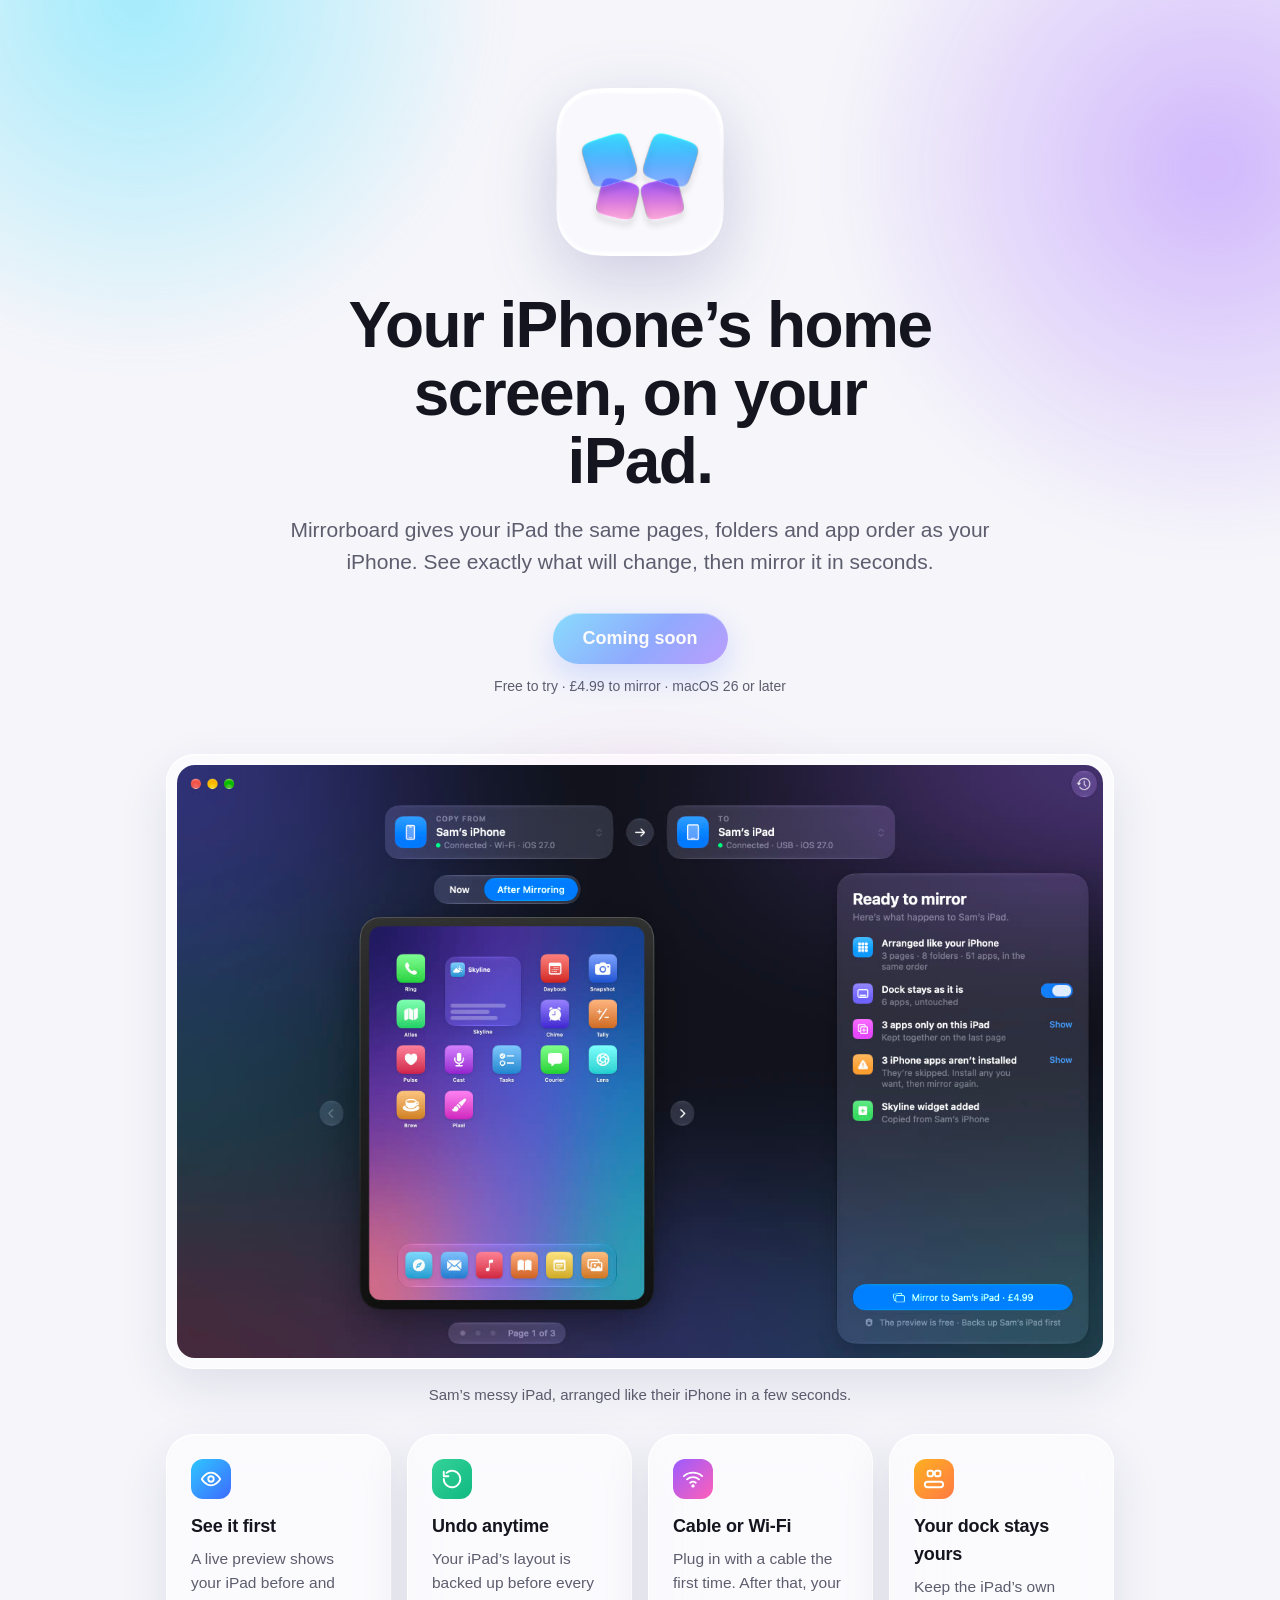
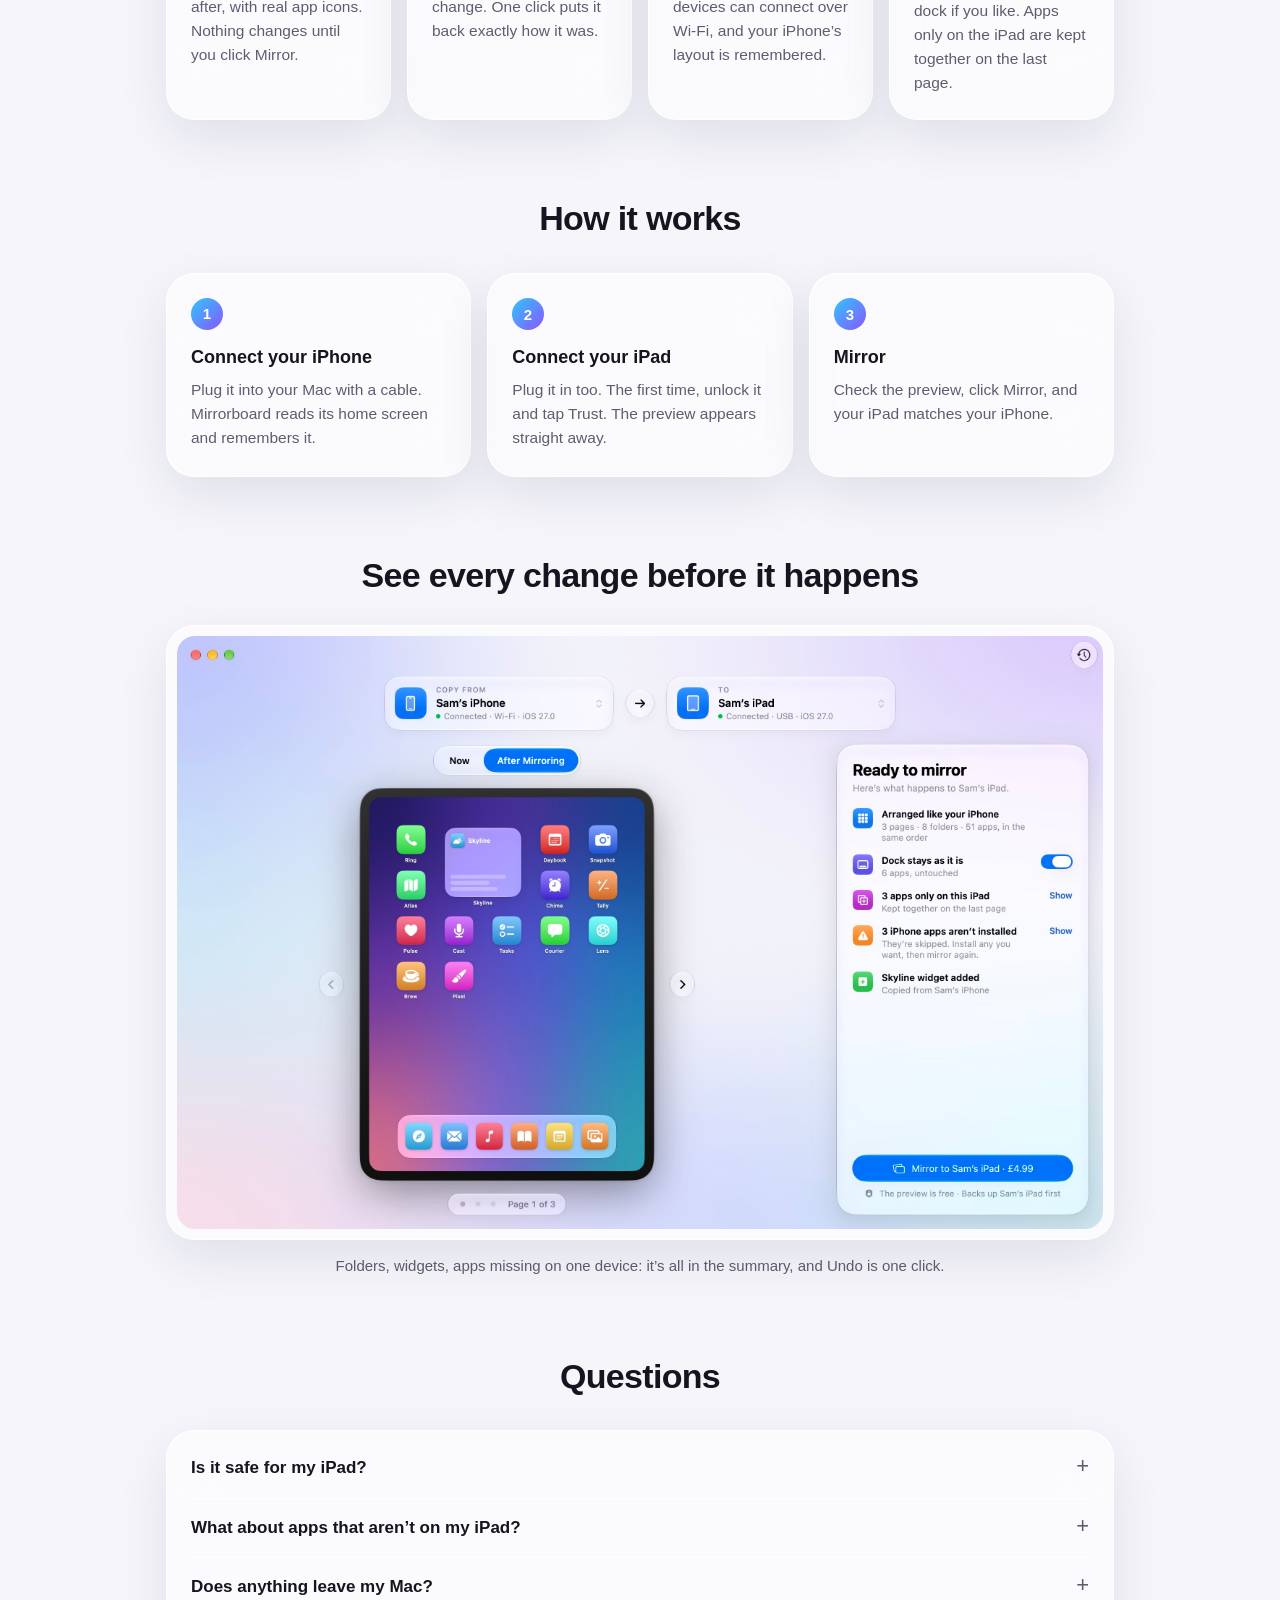
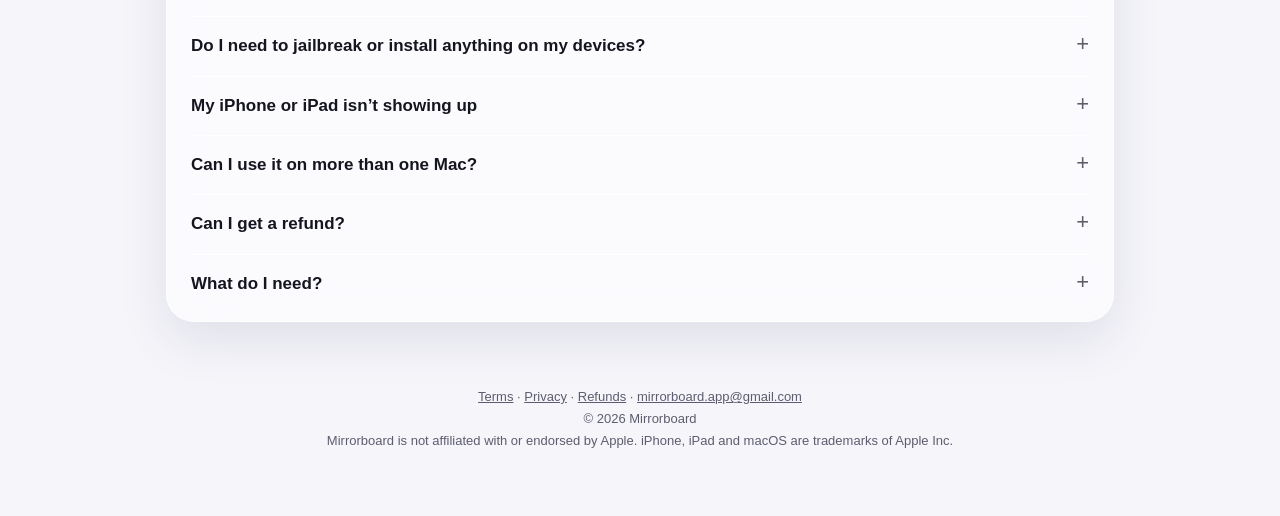
==== commit 8b1f156b: "Mirrorboard 1.0.4" ====
--- a/index.html
+++ b/index.html
@@ -160,7 +160,7 @@
     <div class="feature glass">
       <div class="symbol" style="background: linear-gradient(135deg, #9b5cff, #ff5fb8)"><svg viewBox="0 0 24 24"><path d="M2 8.8a15 15 0 0 1 20 0"/><path d="M5.5 12.4a10 10 0 0 1 13 0"/><path d="M9 16a5 5 0 0 1 6 0"/><circle cx="12" cy="19.5" r="0.8"/></svg></div>
       <h3>Cable or Wi‑Fi</h3>
-      <p>Plug in once. After that, your iPad can connect over Wi‑Fi, and your iPhone’s layout is remembered.</p>
+      <p>Plug in with a cable the first time. After that, your devices can connect over Wi‑Fi, and your iPhone’s layout is remembered.</p>
     </div>
     <div class="feature glass">
       <div class="symbol" style="background: linear-gradient(135deg, #ffb020, #ff7a45)"><svg viewBox="0 0 24 24"><rect x="2" y="15" width="20" height="6" rx="3"/><rect x="5" y="3" width="6" height="6" rx="1.8"/><rect x="13" y="3" width="6" height="6" rx="1.8"/></svg></div>
@@ -171,8 +171,8 @@
 
   <h2>How it works</h2>
   <section class="steps">
-    <div class="step glass"><h3>Connect your iPhone</h3><p>Plug it into your Mac. Mirrorboard reads its home screen and remembers it.</p></div>
-    <div class="step glass"><h3>Connect your iPad</h3><p>Unlock it and tap Trust if it asks. The preview appears straight away.</p></div>
+    <div class="step glass"><h3>Connect your iPhone</h3><p>Plug it into your Mac with a cable. Mirrorboard reads its home screen and remembers it.</p></div>
+    <div class="step glass"><h3>Connect your iPad</h3><p>Plug it in too. The first time, unlock it and tap Trust. The preview appears straight away.</p></div>
     <div class="step glass"><h3>Mirror</h3><p>Check the preview, click Mirror, and your iPad matches your iPhone.</p></div>
   </section>
 
@@ -202,6 +202,10 @@
     <details>
       <summary>Do I need to jailbreak or install anything on my devices?</summary>
       <p>No. Mirrorboard uses the same connection your Mac already uses for Finder sync.</p>
+    </details>
+    <details>
+      <summary>My iPhone or iPad isn’t showing up</summary>
+      <p>The first time, connect it with a cable, unlock it and tap Trust. After that, Mirrorboard can offer to connect it over Wi‑Fi. Over Wi‑Fi, keep it on the same network as your Mac and either unlocked or charging: locked on battery, it drops off after a few seconds. If it still doesn’t appear, turn its Wi‑Fi off and on, or plug it in. A cable works even while it’s locked, except just after a restart, when it needs unlocking once.</p>
     </details>
     <details>
       <summary>Can I use it on more than one Mac?</summary>
